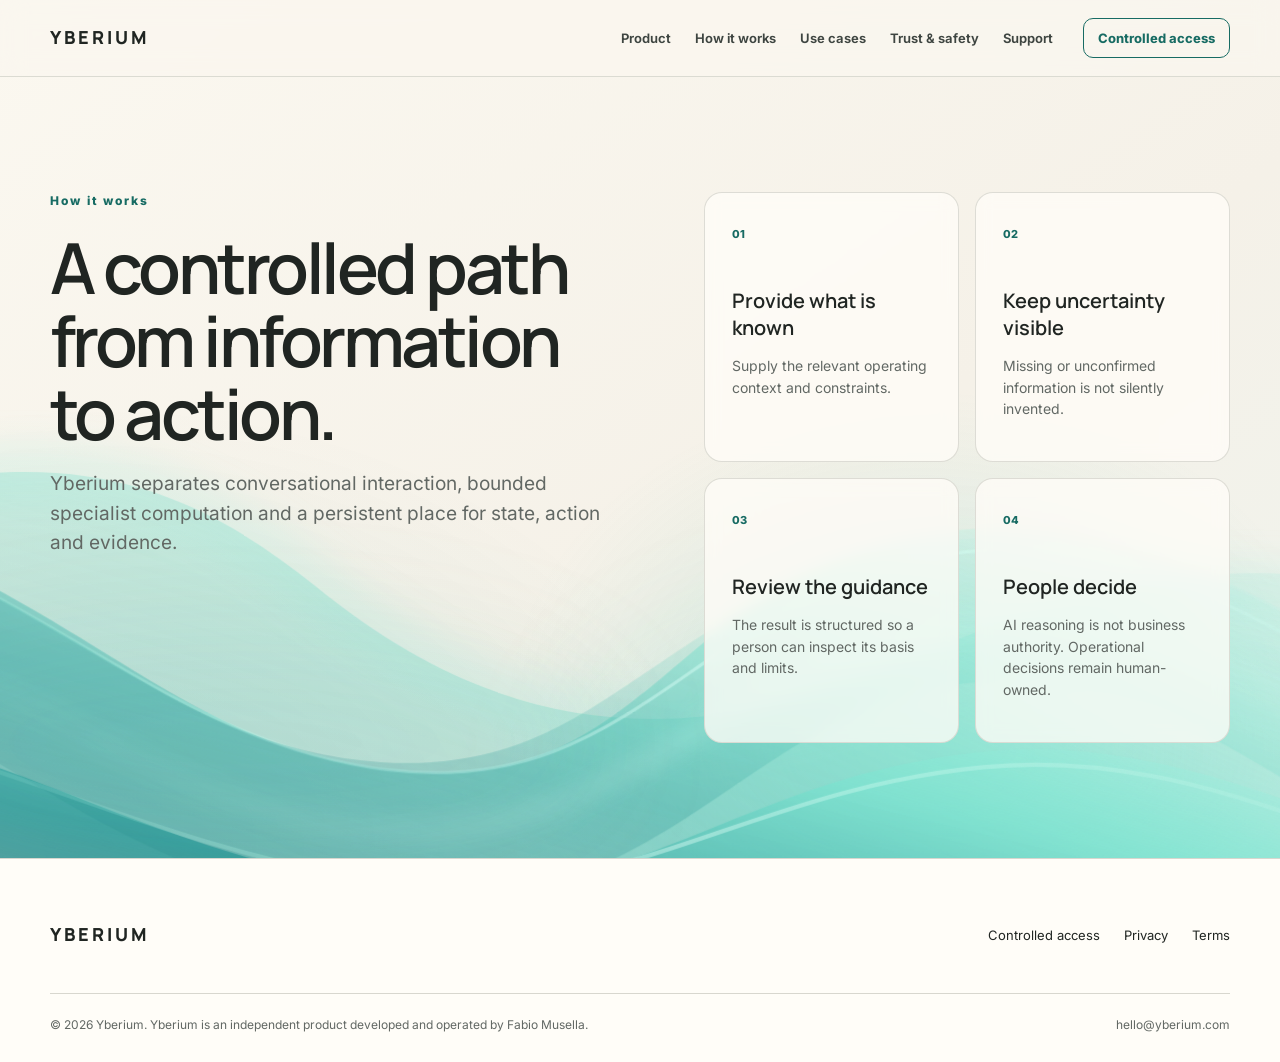
==== how-it-works/index.html @ c5f9afa3 "design: replace ellipse bands with rich wave paths" ====
<!DOCTYPE html>
<html lang="en-GB"><head>
<meta charset="utf-8"><meta name="viewport" content="width=device-width, initial-scale=1">
<title>How it works — Yberium</title><meta name="description" content="How Yberium turns supported inputs into bounded, reviewable operational guidance."><meta name="theme-color" content="#F5F1E8"><meta name="robots" content="index,follow">
<link rel="canonical" href="https://yberium.com/how-it-works/"><link rel="stylesheet" href="../assets/yberium-fonts.css?v=1.0"><link rel="stylesheet" href="../assets/yberium-public.css?v=5.0"><script type="module" src="/assets/public-waves.js?v=3.0"></script>
</head><body class="public-page page-how-it-works">
<a class="skip-link" href="#main">Skip to content</a><div class="wave-field wave-field--subpage" aria-hidden="true"></div>
<header class="site-header"><div class="shell nav-wrap"><a class="wordmark" href="/" aria-label="Yberium home">YBERIUM</a><nav class="site-nav" aria-label="Primary navigation"><a href="/product/">Product</a><a href="/how-it-works/">How it works</a><a href="/use-cases/">Use cases</a><a href="/trust-and-safety/">Trust &amp; safety</a><a href="/support/">Support</a></nav><a class="nav-action" href="/early-access.html#pilot-form">Controlled access</a><details class="mobile-nav"><summary>Menu</summary><nav aria-label="Mobile navigation"><a href="/product/">Product</a><a href="/how-it-works/">How it works</a><a href="/use-cases/">Use cases</a><a href="/trust-and-safety/">Trust &amp; safety</a><a href="/support/">Support</a><a class="mobile-nav-action" href="/early-access.html#pilot-form">Controlled access</a></nav></details></div></header>
<main id="main" class="content-main"><div class="shell content-shell"><section class="content-hero"><p class="eyebrow">How it works</p><h1>A controlled path from information to action.</h1><p>Yberium separates conversational interaction, bounded specialist computation and a persistent place for state, action and evidence.</p></section><div class="content-grid"><article><span>01</span><h2>Provide what is known</h2><p>Supply the relevant operating context and constraints.</p></article><article><span>02</span><h2>Keep uncertainty visible</h2><p>Missing or unconfirmed information is not silently invented.</p></article><article><span>03</span><h2>Review the guidance</h2><p>The result is structured so a person can inspect its basis and limits.</p></article><article><span>04</span><h2>People decide</h2><p>AI reasoning is not business authority. Operational decisions remain human-owned.</p></article></div></div></main>
<footer class="site-footer"><div class="shell footer-simple"><a class="wordmark" href="/">YBERIUM</a><nav aria-label="Legal navigation"><a href="/early-access.html">Controlled access</a><a href="/privacy/">Privacy</a><a href="/terms/">Terms</a></nav></div><div class="shell footer-bottom"><span>© 2026 Yberium. Yberium is an independent product developed and operated by Fabio Musella.</span><a href="mailto:hello@yberium.com">hello@yberium.com</a></div></footer>
</body></html>
---- assets/yberium-fonts.css ----
@font-face {
  font-family: "Inter";
  font-style: normal;
  font-weight: 100 900;
  font-display: swap;
  src: url("fonts/inter-latin.woff2") format("woff2");
}

@font-face {
  font-family: "Manrope";
  font-style: normal;
  font-weight: 200 800;
  font-display: swap;
  src: url("fonts/manrope-latin.woff2") format("woff2");
}
---- assets/yberium-public.css ----
:root{--cream:#f5f1e8;--paper:#fffdf8;--charcoal:#202522;--muted:#626864;--teal:#176b63;--teal-dark:#0e4e49;--line:#d8d7cf;--soft:#e8eee9;--radius:22px;--shell:1180px}
*{box-sizing:border-box}html{scroll-behavior:smooth}body{margin:0;color:var(--charcoal);background:var(--cream);font-family:Inter,"Segoe UI",sans-serif;line-height:1.55}a{color:inherit;text-decoration:none}.shell{width:min(calc(100% - 48px),var(--shell));margin-inline:auto}.skip-link{position:fixed;z-index:50;top:8px;left:8px;padding:10px 14px;color:white;background:var(--charcoal);transform:translateY(-160%)}.skip-link:focus{transform:none}:focus-visible{outline:3px solid var(--teal);outline-offset:3px}.site-header{position:sticky;z-index:20;top:0;border-bottom:1px solid rgba(216,215,207,.9);background:rgba(245,241,232,.95);backdrop-filter:blur(12px)}.nav-wrap{min-height:76px;display:flex;align-items:center;gap:30px}.wordmark{font-family:Manrope,Inter,sans-serif;font-size:18px;font-weight:800;letter-spacing:.17em}.site-nav{margin-left:auto;display:flex;gap:24px;color:#3e4541;font-size:13px;font-weight:650}.site-nav a:hover,.card-grid a:hover{color:var(--teal)}.menu-link{display:none;margin-left:auto}.hero{display:grid;grid-template-columns:.9fr 1.1fr;gap:clamp(48px,7vw,96px);align-items:center;padding-block:clamp(72px,9vw,126px)}.eyebrow,.section-kicker,.panel-label{margin:0 0 20px;color:var(--teal);font-size:12px;font-weight:800;letter-spacing:.16em}.hero h1,.section h2,.final-cta h2{margin:0;font-family:Manrope,Inter,sans-serif;letter-spacing:-.045em;line-height:1.04}.hero h1{max-width:600px;font-size:clamp(52px,6.2vw,84px);font-weight:600}.hero-lead{max-width:600px;margin:28px 0;color:#4d5550;font-size:clamp(18px,2vw,22px)}.button{min-height:52px;display:inline-flex;align-items:center;justify-content:center;gap:18px;padding:13px 20px;border:1px solid var(--teal);border-radius:12px;font-weight:750}.button.primary{color:#fff;background:var(--teal)}.button.primary:hover{background:var(--teal-dark)}.button.secondary{width:100%;margin-top:18px;color:var(--teal);background:transparent}.boundary,.panel-boundary{color:var(--muted);font-size:12px}.boundary{margin:13px 0 0}.hub-panel{padding:30px;border:1px solid var(--line);border-radius:var(--radius);background:var(--paper);box-shadow:0 18px 50px rgba(32,37,34,.06)}.panel-head{display:flex;align-items:start;justify-content:space-between;gap:20px}.panel-head h2{margin:0;font:600 28px Manrope,Inter,sans-serif;letter-spacing:-.035em}.panel-label{margin-bottom:5px}.status{padding:6px 10px;border:1px solid #b8cec7;border-radius:999px;color:var(--teal);background:#edf5f1;font-size:11px;font-weight:750}.panel-boundary{margin:12px 0 22px;padding-bottom:20px;border-bottom:1px solid var(--line)}.stages{margin:0;padding:0;list-style:none}.stages li{display:grid;grid-template-columns:30px 1fr auto;gap:14px;align-items:start;padding:17px 0;border-bottom:1px solid var(--line)}.stages li>span{color:var(--teal);font-size:11px;font-weight:800}.stages h3{margin:0 0 3px;font-size:15px}.stages p{margin:0;color:var(--muted);font-size:12px}.stages strong{color:var(--teal);font-size:11px}.architecture{padding:62px 0;border-block:1px solid var(--line);background:var(--paper);text-align:center}.architecture-flow{display:grid;grid-template-columns:1fr auto 1fr auto 1fr;gap:25px;align-items:center}.architecture-flow article{padding:20px;border:1px solid var(--line);border-radius:16px;background:var(--cream)}.architecture-flow h3{margin:0 0 4px;font:600 21px Manrope,Inter,sans-serif}.architecture-flow p{margin:0;color:var(--muted);font-size:13px}.architecture-flow>span{color:var(--teal);font-size:24px}.invariant{margin:26px 0 0;font:600 clamp(22px,3vw,34px) Manrope,Inter,sans-serif;letter-spacing:-.035em}.section{padding-block:clamp(80px,9vw,118px)}.section-intro{max-width:650px;margin-bottom:42px}.section h2,.final-cta h2{font-size:clamp(36px,4.5vw,56px);font-weight:600}.section-intro>p:last-child,.final-cta p{color:var(--muted);font-size:18px}.card-grid{display:grid;gap:18px}.card-grid.three{grid-template-columns:repeat(3,1fr)}.card-grid.four{grid-template-columns:repeat(4,1fr)}.card-grid article{min-height:230px;padding:28px;border:1px solid var(--line);border-radius:18px;background:var(--paper)}.card-grid h3{margin:42px 0 10px;font:600 21px Manrope,Inter,sans-serif}.card-grid p{color:var(--muted)}.card-grid a{display:inline-block;margin-top:12px;color:var(--teal);font-weight:750}.card-number{margin:0!important;color:var(--teal)!important;font-size:12px;font-weight:800}.trust-section{border-block:1px solid var(--line);background:#ebe9e1}.trust-section .card-grid article{min-height:190px;background:transparent}.trust-section .card-grid h3{margin-top:5px}.final-cta{display:flex;align-items:center;justify-content:space-between;gap:50px}.final-cta>div{max-width:700px}.site-footer{padding:62px 0 28px;border-top:1px solid var(--line);background:var(--paper)}.footer-grid{display:flex;justify-content:space-between;gap:40px}.footer-grid p{max-width:430px;color:var(--muted)}.footer-grid nav{display:grid;grid-template-columns:repeat(2,auto);gap:10px 32px;font-size:14px}.footer-bottom{display:flex;justify-content:space-between;gap:30px;margin-top:44px;padding-top:22px;border-top:1px solid var(--line);color:var(--muted);font-size:12px}.visually-hidden{position:absolute;width:1px;height:1px;overflow:hidden;clip:rect(0 0 0 0)}
.sample-main{padding-block:72px}.sample-intro{max-width:760px}.sample-intro h1{margin:0;font:600 clamp(44px,6vw,70px)/1.05 Manrope,Inter,sans-serif;letter-spacing:-.05em}.sample-intro>p:not(.eyebrow){color:var(--muted);font-size:19px}.sample-note{margin:30px 0;padding:18px 20px;border:1px solid #b8cec7;border-radius:14px;background:#edf5f1}.brief-paper{margin-top:52px;padding:clamp(24px,5vw,58px);border:1px solid var(--line);border-radius:var(--radius);background:var(--paper)}.brief-head{display:flex;justify-content:space-between;gap:20px;padding-bottom:24px;border-bottom:1px solid var(--line)}.brief-head h2{margin:12px 0 3px;font:600 32px Manrope,Inter,sans-serif}.brief-meta{margin:0;color:var(--muted);font-size:13px}.brief-grid{display:grid;grid-template-columns:1fr 1fr;gap:18px;margin-top:24px}.brief-box{padding:24px;border:1px solid var(--line);border-radius:15px}.brief-box h3{margin:0 0 16px}.brief-list{margin:0;padding-left:20px}.brief-list li+li{margin-top:8px}.brief-rows{display:grid;gap:10px}.brief-row{display:grid;grid-template-columns:1.2fr 1fr 1fr;gap:10px;font-size:13px}.brief-row span{color:var(--muted)}.brief-alert{margin-bottom:9px;padding:10px;border-left:3px solid var(--teal);background:var(--soft);font-size:13px}
@media(max-width:900px){.site-nav{display:none}.menu-link{display:block}.hero{grid-template-columns:1fr;padding-block:70px}.card-grid.four{grid-template-columns:1fr 1fr}.card-grid.three{grid-template-columns:1fr}.final-cta{align-items:flex-start;flex-direction:column}.brief-grid{grid-template-columns:1fr}}@media(max-width:600px){.shell{width:min(calc(100% - 30px),var(--shell))}.hero h1{font-size:48px}.hero .button{width:100%}.hub-panel{padding:20px}.stages li{grid-template-columns:26px 1fr}.stages strong{grid-column:2}.architecture-flow{grid-template-columns:1fr}.architecture-flow>span{transform:rotate(90deg)}.card-grid.four{grid-template-columns:1fr}.footer-grid,.footer-bottom{flex-direction:column}.footer-grid nav{grid-template-columns:1fr}.brief-paper{padding:20px}.brief-head{flex-direction:column}.brief-row{grid-template-columns:1fr}.sample-main{padding-block:50px}}@media print{.site-header,.site-footer,.print-hidden{display:none}.sample-main{padding:0}.brief-paper{margin:0;border:0}}

/* Neutral compatibility shell for current supporting public pages. */
.header-inner,
.page-shell {
  width: min(calc(100% - 48px), var(--shell));
  margin-inline: auto;
}

.header-inner {
  min-height: 76px;
  display: flex;
  align-items: center;
  gap: 30px;
}

.header-inner .site-nav {
  margin-left: auto;
}

.header-actions,
.inline-actions {
  display: flex;
  flex-wrap: wrap;
  gap: 12px;
}

.button.quiet {
  border-color: transparent;
  background: transparent;
}

.subpage-main {
  padding-block: clamp(58px, 8vw, 100px);
}

.subpage-hero > h1,
.legacy-notice > h1 {
  max-width: 820px;
  margin: 0;
  font: 600 clamp(42px, 6vw, 68px)/1.05 Manrope, Inter, sans-serif;
  letter-spacing: -.05em;
}

.subpage-hero > p,
.legacy-notice > p {
  max-width: 780px;
  color: var(--muted);
  font-size: 18px;
}

.actions-top { margin-top: 26px; }
.actions-top-small { margin-top: 18px; }
.actions-centred { justify-content: center; }

.access-grid,
.feedback-grid {
  display: grid;
  grid-template-columns: repeat(2, minmax(0, 1fr));
  gap: 18px;
  margin-top: 42px;
}

.price-card,
.question-card,
.legal-note,
.legacy-notice {
  padding: 28px;
  border: 1px solid var(--line);
  border-radius: 18px;
  background: var(--paper);
}

.price-card h3,
.question-card h2 {
  margin-top: 8px;
  font-family: Manrope, Inter, sans-serif;
}

.price-card p,
.question-card p,
.footer-copy { color: var(--muted); }
.price-label { color: var(--teal); font-size: 12px; font-weight: 800; letter-spacing: .12em; text-transform: uppercase; }
.price { margin: 12px 0; font: 600 28px Manrope, Inter, sans-serif; }
.price-list,
.question-list { padding-left: 20px; }
.price-list li + li,
.question-list li + li { margin-top: 8px; }
.legal-note { display: flex; gap: 14px; margin-top: 24px; }
.legacy-notice { max-width: 800px; margin: 90px auto; text-align: center; }
.legacy-notice .wordmark { margin-bottom: 30px; }

@media (max-width: 900px) {
  .header-inner .site-nav,
  .header-actions { display: none; }
  .access-grid,
  .feedback-grid { grid-template-columns: 1fr; }
}

@media (max-width: 600px) {
  .header-inner,
  .page-shell { width: min(calc(100% - 30px), var(--shell)); }
  .inline-actions .button { width: 100%; }
  .price-card,
  .question-card,
  .legal-note,
  .legacy-notice { padding: 20px; }
}

/* Reusable rich wave-path atmosphere shared by every primary public page. */
html{overflow-x:hidden}body{position:relative;min-width:0;overflow-x:hidden;background:linear-gradient(145deg,#fbf8f0 0%,var(--cream) 54%,#edf4ef 100%)}body>main,body>footer{position:relative;z-index:1}.site-header{background:rgba(250,247,239,.78)}
.wave-field{--wave-back-x:0px;--wave-back-y:0px;--wave-middle-x:0px;--wave-middle-y:0px;--wave-front-x:0px;--wave-front-y:0px;position:fixed;z-index:0;inset:0;overflow:hidden;pointer-events:none;isolation:isolate;background:radial-gradient(ellipse at 72% 79%,rgba(69,205,187,.17),transparent 32%),radial-gradient(ellipse at 8% 94%,rgba(13,119,116,.1),transparent 37%)}
.wave-field::before,.wave-field::after{content:"";position:absolute;pointer-events:none}.wave-field::before{right:-12vw;bottom:-9vh;width:74vw;height:51vh;border-radius:50%;background:radial-gradient(ellipse,rgba(153,241,222,.25),rgba(47,177,162,.08) 43%,transparent 70%);filter:blur(36px);animation:atmosphere-breathe 17s ease-in-out infinite}.wave-field::after{left:-10vw;bottom:5vh;width:58vw;height:25vh;border-radius:50%;background:rgba(83,202,185,.08);filter:blur(62px);animation:haze-drift 21s ease-in-out infinite}
.wave-scene{position:absolute;inset:0;width:100%;height:100%;overflow:visible;transform-origin:center 70%;transition:transform 500ms ease}.wave-path{transform-box:fill-box;transform-origin:center;will-change:transform}.wave-path--back{translate:var(--wave-back-x) var(--wave-back-y);animation:path-back 17s ease-in-out infinite}.wave-path--middle{translate:var(--wave-middle-x) var(--wave-middle-y);animation:path-middle 14s ease-in-out infinite}.wave-path--ribbon{translate:var(--wave-middle-x) var(--wave-middle-y);animation:path-ribbon 11.5s ease-in-out infinite}.wave-path--front{translate:var(--wave-front-x) var(--wave-front-y);animation:path-front 10s ease-in-out infinite}
.wave-field--subpage .wave-scene{transform:translateY(6%) scale(1.04)}.page-how-it-works .wave-scene,.page-trust-and-safety .wave-scene,.page-controlled-access .wave-scene{transform:translateY(6%) scaleX(-1.04) scaleY(1.04)}.page-product .wave-scene{filter:hue-rotate(-3deg)}.page-use-cases .wave-scene{filter:hue-rotate(4deg)}.page-trust-and-safety .wave-scene{filter:saturate(.9)}.page-support .wave-scene{filter:hue-rotate(-6deg)}
@keyframes atmosphere-breathe{0%,100%{transform:translate3d(2vw,1vh,0) scale(.98);opacity:.7}50%{transform:translate3d(-3vw,-2vh,0) scale(1.08);opacity:1}}
@keyframes haze-drift{0%,100%{transform:translate3d(-2vw,0,0)}50%{transform:translate3d(8vw,-2vh,0)}}
@keyframes path-back{0%,100%{transform:translate3d(-2.4%,1.2%,0) scale(1.03,.98)}50%{transform:translate3d(2.8%,-1.5%,0) scale(.99,1.04)}}
@keyframes path-middle{0%,100%{transform:translate3d(2.1%,.8%,0) scale(.99,1.01)}50%{transform:translate3d(-2.7%,-1.8%,0) scale(1.04,.97)}}
@keyframes path-ribbon{0%,100%{transform:translate3d(-1.7%,.8%,0) scale(1.02,.98)}50%{transform:translate3d(2.1%,-1.5%,0) scale(.99,1.04)}}
@keyframes path-front{0%,100%{transform:translate3d(-1.8%,.5%,0) scale(1.03,.99)}50%{transform:translate3d(2.2%,-1.4%,0) scale(.99,1.035)}}
.home-page{min-height:100svh}.home-page .site-header{position:relative;border:0}.home-main{min-height:calc(100svh - 76px);display:grid;place-items:center;padding:40px 24px 11vh}.home-hero{width:min(900px,100%);text-align:center}.hero-brand{margin:0 0 clamp(28px,5vh,52px);font:700 clamp(50px,9.2vw,118px)/.9 Manrope,Inter,sans-serif;letter-spacing:.13em}.home-hero h1{margin:0;font:600 clamp(40px,5.8vw,74px)/1.04 Manrope,Inter,sans-serif;letter-spacing:-.05em}.home-hero .hero-lead{max-width:680px;margin:24px auto 34px;font-size:clamp(16px,1.7vw,20px)}.hero-actions{display:flex;flex-wrap:wrap;justify-content:center;gap:12px}.text-button{border-color:transparent;color:var(--teal);background:rgba(245,241,232,.45)}
.content-main{min-height:70vh;padding-block:clamp(70px,9vw,126px)}.content-shell{display:grid;grid-template-columns:minmax(0,1.05fr) minmax(0,1fr);gap:clamp(50px,8vw,110px);align-items:start}.content-hero{position:sticky;top:130px}.content-hero h1{max-width:680px;margin:0;font:600 clamp(44px,5.5vw,72px)/1.04 Manrope,Inter,sans-serif;letter-spacing:-.05em}.content-hero>p:last-child{max-width:650px;color:var(--muted);font-size:19px}.content-grid{display:grid;grid-template-columns:1fr 1fr;gap:16px}.content-grid article{min-height:220px;padding:27px;border:1px solid rgba(216,215,207,.85);border-radius:18px;background:rgba(255,253,248,.78);backdrop-filter:blur(8px)}.content-grid span{color:var(--teal);font-size:11px;font-weight:800}.content-grid h2{margin:42px 0 10px;font:600 20px Manrope,Inter,sans-serif}.content-grid p{color:var(--muted);font-size:14px}.content-grid a{color:var(--teal);font-size:14px;font-weight:750}.footer-simple{display:flex;align-items:center;justify-content:space-between;gap:30px}.footer-simple nav{display:flex;flex-wrap:wrap;gap:24px;font-size:13px}
@media(max-width:900px){.home-main{padding-bottom:8vh}.content-shell{grid-template-columns:1fr}.content-hero{position:static}.content-grid{grid-template-columns:1fr 1fr}}
@media(max-width:600px){.wave-field::before{filter:blur(24px)}.wave-field::after{filter:blur(42px)}.wave-path--back{animation-duration:19s}.wave-path--middle{animation-duration:16s}.wave-path--ribbon{animation-duration:14s}.wave-path--front{animation-duration:12.5s}.nav-wrap{min-height:66px}.home-main{min-height:calc(100svh - 66px);padding:28px 20px 8vh}.hero-brand{font-size:clamp(43px,15vw,62px);letter-spacing:.1em}.home-hero h1{font-size:clamp(38px,11.7vw,52px)}.home-hero .hero-lead{margin-block:20px 26px;font-size:16px}.hero-actions{display:grid}.hero-actions .button{width:100%}.content-main{padding-block:58px}.content-grid{grid-template-columns:1fr}.content-grid article{min-height:190px}.footer-simple,.footer-bottom{align-items:flex-start;flex-direction:column}.footer-simple nav{flex-direction:column;gap:10px}}
@media(prefers-reduced-motion:reduce){html{scroll-behavior:auto}.wave-field::before,.wave-field::after,.wave-path{animation:none!important;transition:none!important;translate:0 0!important;will-change:auto}.wave-path--back{transform:translate3d(-1%,1%,0)}.wave-path--middle{transform:translate3d(1%,-1%,0)}.wave-path--ribbon{transform:none}.wave-path--front{transform:translate3d(-1%,0,0)}}

/* Complete public navigation */
.nav-action{flex:0 0 auto;padding:9px 14px;border:1px solid var(--teal);border-radius:10px;color:var(--teal);font-size:13px;font-weight:750}.nav-action:hover{color:#fff;background:var(--teal)}
.mobile-nav{display:none;position:relative;margin-left:auto}.mobile-nav summary{padding:9px 0;color:var(--teal);cursor:pointer;font-size:14px;font-weight:750;list-style:none}.mobile-nav summary::-webkit-details-marker{display:none}.mobile-nav summary::after{content:" +"}.mobile-nav[open] summary::after{content:" −"}.mobile-nav nav{position:absolute;z-index:30;top:calc(100% + 9px);right:0;width:min(310px,calc(100vw - 30px));display:grid;padding:12px;border:1px solid var(--line);border-radius:14px;background:var(--paper);box-shadow:0 18px 50px rgba(32,37,34,.14)}.mobile-nav nav a{padding:11px 12px;border-radius:8px;font-size:14px;font-weight:650}.mobile-nav nav a:hover,.mobile-nav nav a:focus-visible{color:var(--teal);background:var(--soft)}.mobile-nav .mobile-nav-action{margin-top:6px;color:#fff;background:var(--teal)}
.page-controlled-access .subpage-main{position:relative}.page-controlled-access .access-grid{grid-template-columns:repeat(3,minmax(0,1fr))}.page-controlled-access .pilot-form-panel{background:rgba(255,253,248,.88);backdrop-filter:blur(8px)}
@media(max-width:900px){.nav-wrap>.site-nav,.nav-wrap>.nav-action{display:none}.mobile-nav{display:block}.page-controlled-access .access-grid{grid-template-columns:1fr}}
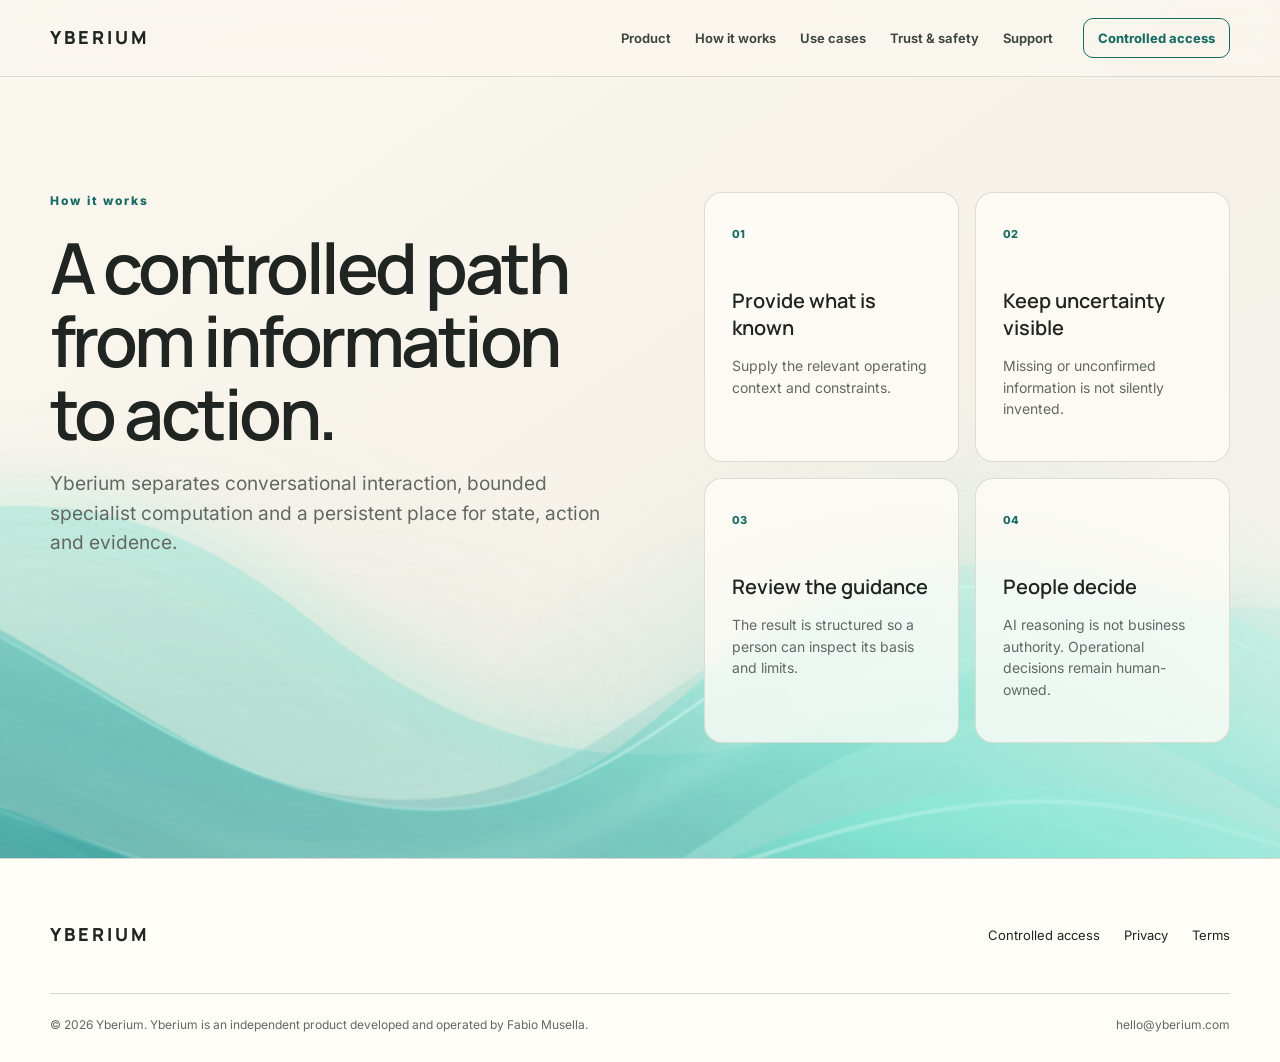
==== commit 9cfe7813: "design: tune final public wave composition" ====
--- a/how-it-works/index.html
+++ b/how-it-works/index.html
@@ -2,7 +2,7 @@
 <html lang="en-GB"><head>
 <meta charset="utf-8"><meta name="viewport" content="width=device-width, initial-scale=1">
 <title>How it works — Yberium</title><meta name="description" content="How Yberium turns supported inputs into bounded, reviewable operational guidance."><meta name="theme-color" content="#F5F1E8"><meta name="robots" content="index,follow">
-<link rel="canonical" href="https://yberium.com/how-it-works/"><link rel="stylesheet" href="../assets/yberium-fonts.css?v=1.0"><link rel="stylesheet" href="../assets/yberium-public.css?v=5.0"><script type="module" src="/assets/public-waves.js?v=3.0"></script>
+<link rel="canonical" href="https://yberium.com/how-it-works/"><link rel="stylesheet" href="../assets/yberium-fonts.css?v=1.0"><link rel="stylesheet" href="../assets/yberium-public.css?v=5.1"><script type="module" src="/assets/public-waves.js?v=3.0"></script>
 </head><body class="public-page page-how-it-works">
 <a class="skip-link" href="#main">Skip to content</a><div class="wave-field wave-field--subpage" aria-hidden="true"></div>
 <header class="site-header"><div class="shell nav-wrap"><a class="wordmark" href="/" aria-label="Yberium home">YBERIUM</a><nav class="site-nav" aria-label="Primary navigation"><a href="/product/">Product</a><a href="/how-it-works/">How it works</a><a href="/use-cases/">Use cases</a><a href="/trust-and-safety/">Trust &amp; safety</a><a href="/support/">Support</a></nav><a class="nav-action" href="/early-access.html#pilot-form">Controlled access</a><details class="mobile-nav"><summary>Menu</summary><nav aria-label="Mobile navigation"><a href="/product/">Product</a><a href="/how-it-works/">How it works</a><a href="/use-cases/">Use cases</a><a href="/trust-and-safety/">Trust &amp; safety</a><a href="/support/">Support</a><a class="mobile-nav-action" href="/early-access.html#pilot-form">Controlled access</a></nav></details></div></header>
--- a/assets/yberium-public.css
+++ b/assets/yberium-public.css
@@ -112,10 +112,10 @@
 
 /* Reusable rich wave-path atmosphere shared by every primary public page. */
 html{overflow-x:hidden}body{position:relative;min-width:0;overflow-x:hidden;background:linear-gradient(145deg,#fbf8f0 0%,var(--cream) 54%,#edf4ef 100%)}body>main,body>footer{position:relative;z-index:1}.site-header{background:rgba(250,247,239,.78)}
-.wave-field{--wave-back-x:0px;--wave-back-y:0px;--wave-middle-x:0px;--wave-middle-y:0px;--wave-front-x:0px;--wave-front-y:0px;position:fixed;z-index:0;inset:0;overflow:hidden;pointer-events:none;isolation:isolate;background:radial-gradient(ellipse at 72% 79%,rgba(69,205,187,.17),transparent 32%),radial-gradient(ellipse at 8% 94%,rgba(13,119,116,.1),transparent 37%)}
-.wave-field::before,.wave-field::after{content:"";position:absolute;pointer-events:none}.wave-field::before{right:-12vw;bottom:-9vh;width:74vw;height:51vh;border-radius:50%;background:radial-gradient(ellipse,rgba(153,241,222,.25),rgba(47,177,162,.08) 43%,transparent 70%);filter:blur(36px);animation:atmosphere-breathe 17s ease-in-out infinite}.wave-field::after{left:-10vw;bottom:5vh;width:58vw;height:25vh;border-radius:50%;background:rgba(83,202,185,.08);filter:blur(62px);animation:haze-drift 21s ease-in-out infinite}
-.wave-scene{position:absolute;inset:0;width:100%;height:100%;overflow:visible;transform-origin:center 70%;transition:transform 500ms ease}.wave-path{transform-box:fill-box;transform-origin:center;will-change:transform}.wave-path--back{translate:var(--wave-back-x) var(--wave-back-y);animation:path-back 17s ease-in-out infinite}.wave-path--middle{translate:var(--wave-middle-x) var(--wave-middle-y);animation:path-middle 14s ease-in-out infinite}.wave-path--ribbon{translate:var(--wave-middle-x) var(--wave-middle-y);animation:path-ribbon 11.5s ease-in-out infinite}.wave-path--front{translate:var(--wave-front-x) var(--wave-front-y);animation:path-front 10s ease-in-out infinite}
-.wave-field--subpage .wave-scene{transform:translateY(6%) scale(1.04)}.page-how-it-works .wave-scene,.page-trust-and-safety .wave-scene,.page-controlled-access .wave-scene{transform:translateY(6%) scaleX(-1.04) scaleY(1.04)}.page-product .wave-scene{filter:hue-rotate(-3deg)}.page-use-cases .wave-scene{filter:hue-rotate(4deg)}.page-trust-and-safety .wave-scene{filter:saturate(.9)}.page-support .wave-scene{filter:hue-rotate(-6deg)}
+.wave-field{--wave-back-x:0px;--wave-back-y:0px;--wave-middle-x:0px;--wave-middle-y:0px;--wave-front-x:0px;--wave-front-y:0px;position:fixed;z-index:0;inset:0;overflow:hidden;pointer-events:none;isolation:isolate;background:radial-gradient(ellipse at 72% 82%,rgba(69,205,187,.14),transparent 34%),radial-gradient(ellipse at 8% 96%,rgba(13,119,116,.08),transparent 39%)}
+.wave-field::before,.wave-field::after{content:"";position:absolute;pointer-events:none}.wave-field::before{right:-12vw;bottom:-9vh;width:74vw;height:51vh;border-radius:50%;background:radial-gradient(ellipse,rgba(178,247,230,.22),rgba(47,177,162,.065) 43%,transparent 70%);filter:blur(36px);animation:atmosphere-breathe 17s ease-in-out infinite}.wave-field::after{left:-10vw;bottom:5vh;width:58vw;height:25vh;border-radius:50%;background:rgba(83,202,185,.065);filter:blur(62px);animation:haze-drift 21s ease-in-out infinite}
+.wave-scene{position:absolute;inset:0;width:100%;height:100%;overflow:visible;opacity:.9;filter:saturate(1.04) drop-shadow(0 -12px 28px rgba(49,169,157,.07));transform:translateY(5%) scale(1.03);transform-origin:center 70%;transition:transform 500ms ease}.wave-path{transform-box:fill-box;transform-origin:center;will-change:transform}.wave-path--back{translate:var(--wave-back-x) var(--wave-back-y);animation:path-back 17s ease-in-out infinite}.wave-path--middle{translate:var(--wave-middle-x) var(--wave-middle-y);animation:path-middle 14s ease-in-out infinite}.wave-path--ribbon{translate:var(--wave-middle-x) var(--wave-middle-y);animation:path-ribbon 11.5s ease-in-out infinite}.wave-path--front{translate:var(--wave-front-x) var(--wave-front-y);animation:path-front 10s ease-in-out infinite}
+.wave-field--subpage .wave-scene{transform:translateY(10%) scale(1.05)}.page-how-it-works .wave-scene,.page-trust-and-safety .wave-scene,.page-controlled-access .wave-scene{transform:translateY(10%) scaleX(-1.05) scaleY(1.05)}.page-product .wave-scene{filter:saturate(1.04) hue-rotate(-3deg) drop-shadow(0 -12px 28px rgba(49,169,157,.07))}.page-use-cases .wave-scene{filter:saturate(1.04) hue-rotate(4deg) drop-shadow(0 -12px 28px rgba(49,169,157,.07))}.page-trust-and-safety .wave-scene{filter:saturate(.94) drop-shadow(0 -12px 28px rgba(49,169,157,.07))}.page-support .wave-scene{filter:saturate(1.04) hue-rotate(-6deg) drop-shadow(0 -12px 28px rgba(49,169,157,.07))}
 @keyframes atmosphere-breathe{0%,100%{transform:translate3d(2vw,1vh,0) scale(.98);opacity:.7}50%{transform:translate3d(-3vw,-2vh,0) scale(1.08);opacity:1}}
 @keyframes haze-drift{0%,100%{transform:translate3d(-2vw,0,0)}50%{transform:translate3d(8vw,-2vh,0)}}
 @keyframes path-back{0%,100%{transform:translate3d(-2.4%,1.2%,0) scale(1.03,.98)}50%{transform:translate3d(2.8%,-1.5%,0) scale(.99,1.04)}}
@@ -125,7 +125,7 @@
 .home-page{min-height:100svh}.home-page .site-header{position:relative;border:0}.home-main{min-height:calc(100svh - 76px);display:grid;place-items:center;padding:40px 24px 11vh}.home-hero{width:min(900px,100%);text-align:center}.hero-brand{margin:0 0 clamp(28px,5vh,52px);font:700 clamp(50px,9.2vw,118px)/.9 Manrope,Inter,sans-serif;letter-spacing:.13em}.home-hero h1{margin:0;font:600 clamp(40px,5.8vw,74px)/1.04 Manrope,Inter,sans-serif;letter-spacing:-.05em}.home-hero .hero-lead{max-width:680px;margin:24px auto 34px;font-size:clamp(16px,1.7vw,20px)}.hero-actions{display:flex;flex-wrap:wrap;justify-content:center;gap:12px}.text-button{border-color:transparent;color:var(--teal);background:rgba(245,241,232,.45)}
 .content-main{min-height:70vh;padding-block:clamp(70px,9vw,126px)}.content-shell{display:grid;grid-template-columns:minmax(0,1.05fr) minmax(0,1fr);gap:clamp(50px,8vw,110px);align-items:start}.content-hero{position:sticky;top:130px}.content-hero h1{max-width:680px;margin:0;font:600 clamp(44px,5.5vw,72px)/1.04 Manrope,Inter,sans-serif;letter-spacing:-.05em}.content-hero>p:last-child{max-width:650px;color:var(--muted);font-size:19px}.content-grid{display:grid;grid-template-columns:1fr 1fr;gap:16px}.content-grid article{min-height:220px;padding:27px;border:1px solid rgba(216,215,207,.85);border-radius:18px;background:rgba(255,253,248,.78);backdrop-filter:blur(8px)}.content-grid span{color:var(--teal);font-size:11px;font-weight:800}.content-grid h2{margin:42px 0 10px;font:600 20px Manrope,Inter,sans-serif}.content-grid p{color:var(--muted);font-size:14px}.content-grid a{color:var(--teal);font-size:14px;font-weight:750}.footer-simple{display:flex;align-items:center;justify-content:space-between;gap:30px}.footer-simple nav{display:flex;flex-wrap:wrap;gap:24px;font-size:13px}
 @media(max-width:900px){.home-main{padding-bottom:8vh}.content-shell{grid-template-columns:1fr}.content-hero{position:static}.content-grid{grid-template-columns:1fr 1fr}}
-@media(max-width:600px){.wave-field::before{filter:blur(24px)}.wave-field::after{filter:blur(42px)}.wave-path--back{animation-duration:19s}.wave-path--middle{animation-duration:16s}.wave-path--ribbon{animation-duration:14s}.wave-path--front{animation-duration:12.5s}.nav-wrap{min-height:66px}.home-main{min-height:calc(100svh - 66px);padding:28px 20px 8vh}.hero-brand{font-size:clamp(43px,15vw,62px);letter-spacing:.1em}.home-hero h1{font-size:clamp(38px,11.7vw,52px)}.home-hero .hero-lead{margin-block:20px 26px;font-size:16px}.hero-actions{display:grid}.hero-actions .button{width:100%}.content-main{padding-block:58px}.content-grid{grid-template-columns:1fr}.content-grid article{min-height:190px}.footer-simple,.footer-bottom{align-items:flex-start;flex-direction:column}.footer-simple nav{flex-direction:column;gap:10px}}
+@media(max-width:600px){.wave-scene{opacity:.82;transform:translateY(9%) scale(1.08)}.wave-field--subpage .wave-scene{transform:translateY(13%) scale(1.08)}.page-how-it-works .wave-scene,.page-trust-and-safety .wave-scene,.page-controlled-access .wave-scene{transform:translateY(13%) scaleX(-1.08) scaleY(1.08)}.wave-field::before{filter:blur(24px)}.wave-field::after{filter:blur(42px)}.wave-path--back{animation-duration:19s}.wave-path--middle{animation-duration:16s}.wave-path--ribbon{animation-duration:14s}.wave-path--front{animation-duration:12.5s}.nav-wrap{min-height:66px}.home-main{min-height:calc(100svh - 66px);padding:28px 20px 8vh}.hero-brand{font-size:clamp(43px,15vw,62px);letter-spacing:.1em}.home-hero h1{font-size:clamp(38px,11.7vw,52px)}.home-hero .hero-lead{margin-block:20px 26px;font-size:16px}.hero-actions{display:grid}.hero-actions .button{width:100%}.content-main{padding-block:58px}.content-grid{grid-template-columns:1fr}.content-grid article{min-height:190px}.footer-simple,.footer-bottom{align-items:flex-start;flex-direction:column}.footer-simple nav{flex-direction:column;gap:10px}}
 @media(prefers-reduced-motion:reduce){html{scroll-behavior:auto}.wave-field::before,.wave-field::after,.wave-path{animation:none!important;transition:none!important;translate:0 0!important;will-change:auto}.wave-path--back{transform:translate3d(-1%,1%,0)}.wave-path--middle{transform:translate3d(1%,-1%,0)}.wave-path--ribbon{transform:none}.wave-path--front{transform:translate3d(-1%,0,0)}}
 
 /* Complete public navigation */
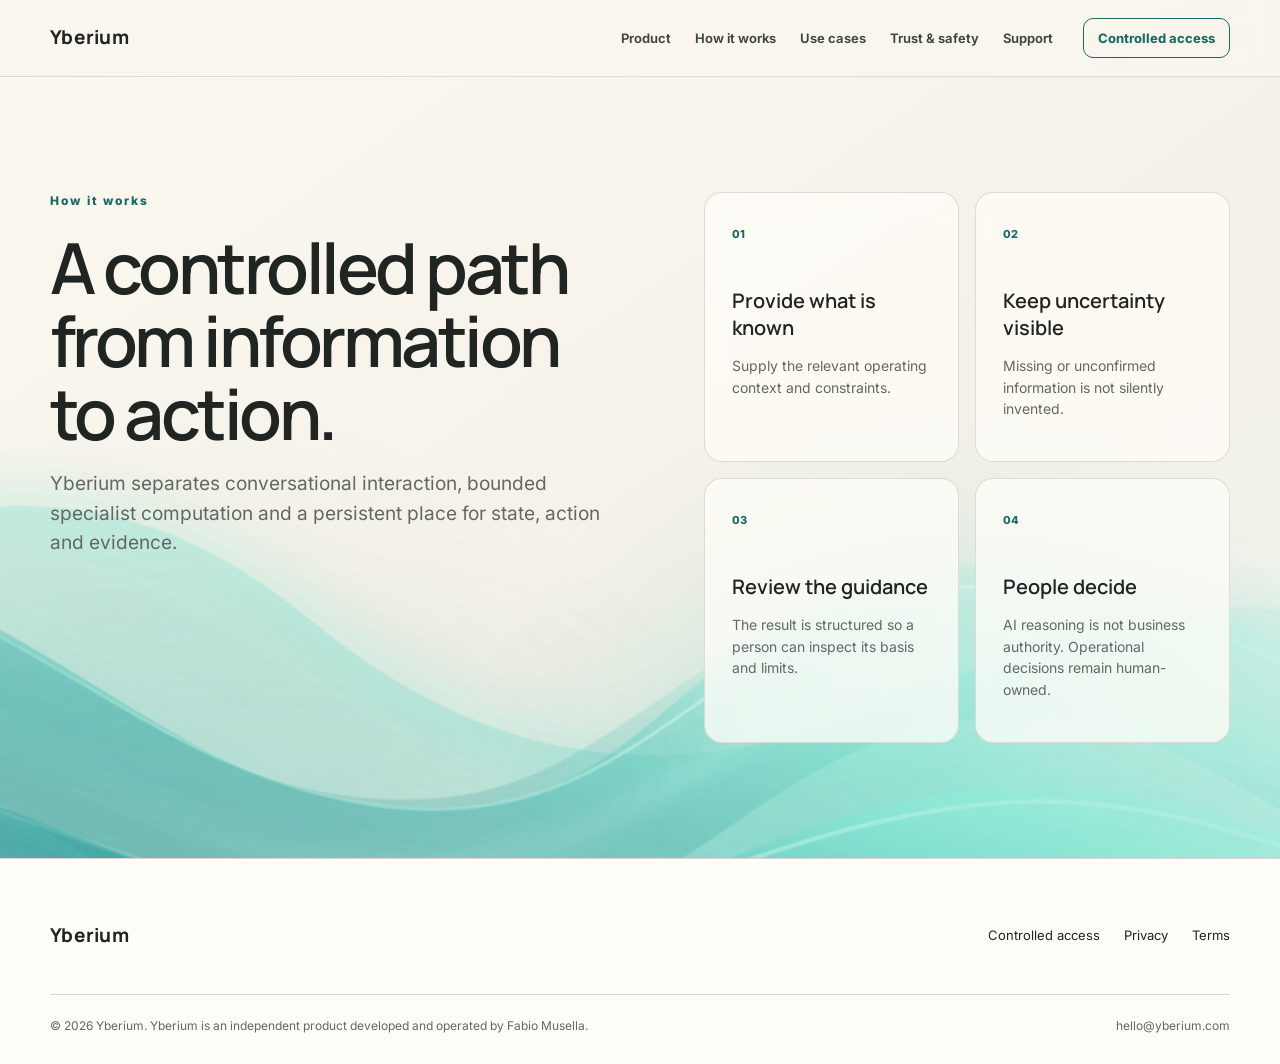
==== commit 08ec5001: "design: finalize public branding and mobile waves" ====
--- a/how-it-works/index.html
+++ b/how-it-works/index.html
@@ -2,10 +2,10 @@
 <html lang="en-GB"><head>
 <meta charset="utf-8"><meta name="viewport" content="width=device-width, initial-scale=1">
 <title>How it works — Yberium</title><meta name="description" content="How Yberium turns supported inputs into bounded, reviewable operational guidance."><meta name="theme-color" content="#F5F1E8"><meta name="robots" content="index,follow">
-<link rel="canonical" href="https://yberium.com/how-it-works/"><link rel="stylesheet" href="../assets/yberium-fonts.css?v=1.0"><link rel="stylesheet" href="../assets/yberium-public.css?v=5.1"><script type="module" src="/assets/public-waves.js?v=3.0"></script>
+<link rel="canonical" href="https://yberium.com/how-it-works/"><link rel="stylesheet" href="../assets/yberium-fonts.css?v=1.0"><link rel="stylesheet" href="../assets/yberium-public.css?v=5.2"><script type="module" src="/assets/public-waves.js?v=3.0"></script>
 </head><body class="public-page page-how-it-works">
 <a class="skip-link" href="#main">Skip to content</a><div class="wave-field wave-field--subpage" aria-hidden="true"></div>
-<header class="site-header"><div class="shell nav-wrap"><a class="wordmark" href="/" aria-label="Yberium home">YBERIUM</a><nav class="site-nav" aria-label="Primary navigation"><a href="/product/">Product</a><a href="/how-it-works/">How it works</a><a href="/use-cases/">Use cases</a><a href="/trust-and-safety/">Trust &amp; safety</a><a href="/support/">Support</a></nav><a class="nav-action" href="/early-access.html#pilot-form">Controlled access</a><details class="mobile-nav"><summary>Menu</summary><nav aria-label="Mobile navigation"><a href="/product/">Product</a><a href="/how-it-works/">How it works</a><a href="/use-cases/">Use cases</a><a href="/trust-and-safety/">Trust &amp; safety</a><a href="/support/">Support</a><a class="mobile-nav-action" href="/early-access.html#pilot-form">Controlled access</a></nav></details></div></header>
+<header class="site-header"><div class="shell nav-wrap"><a class="wordmark" href="/" aria-label="Yberium home">Yberium</a><nav class="site-nav" aria-label="Primary navigation"><a href="/product/">Product</a><a href="/how-it-works/">How it works</a><a href="/use-cases/">Use cases</a><a href="/trust-and-safety/">Trust &amp; safety</a><a href="/support/">Support</a></nav><a class="nav-action" href="/early-access.html#pilot-form">Controlled access</a><details class="mobile-nav"><summary>Menu</summary><nav aria-label="Mobile navigation"><a href="/product/">Product</a><a href="/how-it-works/">How it works</a><a href="/use-cases/">Use cases</a><a href="/trust-and-safety/">Trust &amp; safety</a><a href="/support/">Support</a><a class="mobile-nav-action" href="/early-access.html#pilot-form">Controlled access</a></nav></details></div></header>
 <main id="main" class="content-main"><div class="shell content-shell"><section class="content-hero"><p class="eyebrow">How it works</p><h1>A controlled path from information to action.</h1><p>Yberium separates conversational interaction, bounded specialist computation and a persistent place for state, action and evidence.</p></section><div class="content-grid"><article><span>01</span><h2>Provide what is known</h2><p>Supply the relevant operating context and constraints.</p></article><article><span>02</span><h2>Keep uncertainty visible</h2><p>Missing or unconfirmed information is not silently invented.</p></article><article><span>03</span><h2>Review the guidance</h2><p>The result is structured so a person can inspect its basis and limits.</p></article><article><span>04</span><h2>People decide</h2><p>AI reasoning is not business authority. Operational decisions remain human-owned.</p></article></div></div></main>
-<footer class="site-footer"><div class="shell footer-simple"><a class="wordmark" href="/">YBERIUM</a><nav aria-label="Legal navigation"><a href="/early-access.html">Controlled access</a><a href="/privacy/">Privacy</a><a href="/terms/">Terms</a></nav></div><div class="shell footer-bottom"><span>© 2026 Yberium. Yberium is an independent product developed and operated by Fabio Musella.</span><a href="mailto:hello@yberium.com">hello@yberium.com</a></div></footer>
+<footer class="site-footer"><div class="shell footer-simple"><a class="wordmark" href="/">Yberium</a><nav aria-label="Legal navigation"><a href="/early-access.html">Controlled access</a><a href="/privacy/">Privacy</a><a href="/terms/">Terms</a></nav></div><div class="shell footer-bottom"><span>© 2026 Yberium. Yberium is an independent product developed and operated by Fabio Musella.</span><a href="mailto:hello@yberium.com">hello@yberium.com</a></div></footer>
 </body></html>
--- a/assets/yberium-public.css
+++ b/assets/yberium-public.css
@@ -1,5 +1,5 @@
 :root{--cream:#f5f1e8;--paper:#fffdf8;--charcoal:#202522;--muted:#626864;--teal:#176b63;--teal-dark:#0e4e49;--line:#d8d7cf;--soft:#e8eee9;--radius:22px;--shell:1180px}
-*{box-sizing:border-box}html{scroll-behavior:smooth}body{margin:0;color:var(--charcoal);background:var(--cream);font-family:Inter,"Segoe UI",sans-serif;line-height:1.55}a{color:inherit;text-decoration:none}.shell{width:min(calc(100% - 48px),var(--shell));margin-inline:auto}.skip-link{position:fixed;z-index:50;top:8px;left:8px;padding:10px 14px;color:white;background:var(--charcoal);transform:translateY(-160%)}.skip-link:focus{transform:none}:focus-visible{outline:3px solid var(--teal);outline-offset:3px}.site-header{position:sticky;z-index:20;top:0;border-bottom:1px solid rgba(216,215,207,.9);background:rgba(245,241,232,.95);backdrop-filter:blur(12px)}.nav-wrap{min-height:76px;display:flex;align-items:center;gap:30px}.wordmark{font-family:Manrope,Inter,sans-serif;font-size:18px;font-weight:800;letter-spacing:.17em}.site-nav{margin-left:auto;display:flex;gap:24px;color:#3e4541;font-size:13px;font-weight:650}.site-nav a:hover,.card-grid a:hover{color:var(--teal)}.menu-link{display:none;margin-left:auto}.hero{display:grid;grid-template-columns:.9fr 1.1fr;gap:clamp(48px,7vw,96px);align-items:center;padding-block:clamp(72px,9vw,126px)}.eyebrow,.section-kicker,.panel-label{margin:0 0 20px;color:var(--teal);font-size:12px;font-weight:800;letter-spacing:.16em}.hero h1,.section h2,.final-cta h2{margin:0;font-family:Manrope,Inter,sans-serif;letter-spacing:-.045em;line-height:1.04}.hero h1{max-width:600px;font-size:clamp(52px,6.2vw,84px);font-weight:600}.hero-lead{max-width:600px;margin:28px 0;color:#4d5550;font-size:clamp(18px,2vw,22px)}.button{min-height:52px;display:inline-flex;align-items:center;justify-content:center;gap:18px;padding:13px 20px;border:1px solid var(--teal);border-radius:12px;font-weight:750}.button.primary{color:#fff;background:var(--teal)}.button.primary:hover{background:var(--teal-dark)}.button.secondary{width:100%;margin-top:18px;color:var(--teal);background:transparent}.boundary,.panel-boundary{color:var(--muted);font-size:12px}.boundary{margin:13px 0 0}.hub-panel{padding:30px;border:1px solid var(--line);border-radius:var(--radius);background:var(--paper);box-shadow:0 18px 50px rgba(32,37,34,.06)}.panel-head{display:flex;align-items:start;justify-content:space-between;gap:20px}.panel-head h2{margin:0;font:600 28px Manrope,Inter,sans-serif;letter-spacing:-.035em}.panel-label{margin-bottom:5px}.status{padding:6px 10px;border:1px solid #b8cec7;border-radius:999px;color:var(--teal);background:#edf5f1;font-size:11px;font-weight:750}.panel-boundary{margin:12px 0 22px;padding-bottom:20px;border-bottom:1px solid var(--line)}.stages{margin:0;padding:0;list-style:none}.stages li{display:grid;grid-template-columns:30px 1fr auto;gap:14px;align-items:start;padding:17px 0;border-bottom:1px solid var(--line)}.stages li>span{color:var(--teal);font-size:11px;font-weight:800}.stages h3{margin:0 0 3px;font-size:15px}.stages p{margin:0;color:var(--muted);font-size:12px}.stages strong{color:var(--teal);font-size:11px}.architecture{padding:62px 0;border-block:1px solid var(--line);background:var(--paper);text-align:center}.architecture-flow{display:grid;grid-template-columns:1fr auto 1fr auto 1fr;gap:25px;align-items:center}.architecture-flow article{padding:20px;border:1px solid var(--line);border-radius:16px;background:var(--cream)}.architecture-flow h3{margin:0 0 4px;font:600 21px Manrope,Inter,sans-serif}.architecture-flow p{margin:0;color:var(--muted);font-size:13px}.architecture-flow>span{color:var(--teal);font-size:24px}.invariant{margin:26px 0 0;font:600 clamp(22px,3vw,34px) Manrope,Inter,sans-serif;letter-spacing:-.035em}.section{padding-block:clamp(80px,9vw,118px)}.section-intro{max-width:650px;margin-bottom:42px}.section h2,.final-cta h2{font-size:clamp(36px,4.5vw,56px);font-weight:600}.section-intro>p:last-child,.final-cta p{color:var(--muted);font-size:18px}.card-grid{display:grid;gap:18px}.card-grid.three{grid-template-columns:repeat(3,1fr)}.card-grid.four{grid-template-columns:repeat(4,1fr)}.card-grid article{min-height:230px;padding:28px;border:1px solid var(--line);border-radius:18px;background:var(--paper)}.card-grid h3{margin:42px 0 10px;font:600 21px Manrope,Inter,sans-serif}.card-grid p{color:var(--muted)}.card-grid a{display:inline-block;margin-top:12px;color:var(--teal);font-weight:750}.card-number{margin:0!important;color:var(--teal)!important;font-size:12px;font-weight:800}.trust-section{border-block:1px solid var(--line);background:#ebe9e1}.trust-section .card-grid article{min-height:190px;background:transparent}.trust-section .card-grid h3{margin-top:5px}.final-cta{display:flex;align-items:center;justify-content:space-between;gap:50px}.final-cta>div{max-width:700px}.site-footer{padding:62px 0 28px;border-top:1px solid var(--line);background:var(--paper)}.footer-grid{display:flex;justify-content:space-between;gap:40px}.footer-grid p{max-width:430px;color:var(--muted)}.footer-grid nav{display:grid;grid-template-columns:repeat(2,auto);gap:10px 32px;font-size:14px}.footer-bottom{display:flex;justify-content:space-between;gap:30px;margin-top:44px;padding-top:22px;border-top:1px solid var(--line);color:var(--muted);font-size:12px}.visually-hidden{position:absolute;width:1px;height:1px;overflow:hidden;clip:rect(0 0 0 0)}
+*{box-sizing:border-box}html{scroll-behavior:smooth}body{margin:0;color:var(--charcoal);background:var(--cream);font-family:Inter,"Segoe UI",sans-serif;line-height:1.55}a{color:inherit;text-decoration:none}.shell{width:min(calc(100% - 48px),var(--shell));margin-inline:auto}.skip-link{position:fixed;z-index:50;top:8px;left:8px;padding:10px 14px;color:white;background:var(--charcoal);transform:translateY(-160%)}.skip-link:focus{transform:none}:focus-visible{outline:3px solid var(--teal);outline-offset:3px}.site-header{position:sticky;z-index:20;top:0;border-bottom:1px solid rgba(216,215,207,.9);background:rgba(245,241,232,.95);backdrop-filter:blur(12px)}.nav-wrap{min-height:76px;display:flex;align-items:center;gap:30px}.wordmark{font-family:Manrope,Inter,sans-serif;font-size:19px;font-weight:750;letter-spacing:.015em}.site-nav{margin-left:auto;display:flex;gap:24px;color:#3e4541;font-size:13px;font-weight:650}.site-nav a:hover,.card-grid a:hover{color:var(--teal)}.menu-link{display:none;margin-left:auto}.hero{display:grid;grid-template-columns:.9fr 1.1fr;gap:clamp(48px,7vw,96px);align-items:center;padding-block:clamp(72px,9vw,126px)}.eyebrow,.section-kicker,.panel-label{margin:0 0 20px;color:var(--teal);font-size:12px;font-weight:800;letter-spacing:.16em}.hero h1,.section h2,.final-cta h2{margin:0;font-family:Manrope,Inter,sans-serif;letter-spacing:-.045em;line-height:1.04}.hero h1{max-width:600px;font-size:clamp(52px,6.2vw,84px);font-weight:600}.hero-lead{max-width:600px;margin:28px 0;color:#4d5550;font-size:clamp(18px,2vw,22px)}.button{min-height:52px;display:inline-flex;align-items:center;justify-content:center;gap:18px;padding:13px 20px;border:1px solid var(--teal);border-radius:12px;font-weight:750}.button.primary{color:#fff;background:var(--teal)}.button.primary:hover{background:var(--teal-dark)}.button.secondary{width:100%;margin-top:18px;color:var(--teal);background:transparent}.boundary,.panel-boundary{color:var(--muted);font-size:12px}.boundary{margin:13px 0 0}.hub-panel{padding:30px;border:1px solid var(--line);border-radius:var(--radius);background:var(--paper);box-shadow:0 18px 50px rgba(32,37,34,.06)}.panel-head{display:flex;align-items:start;justify-content:space-between;gap:20px}.panel-head h2{margin:0;font:600 28px Manrope,Inter,sans-serif;letter-spacing:-.035em}.panel-label{margin-bottom:5px}.status{padding:6px 10px;border:1px solid #b8cec7;border-radius:999px;color:var(--teal);background:#edf5f1;font-size:11px;font-weight:750}.panel-boundary{margin:12px 0 22px;padding-bottom:20px;border-bottom:1px solid var(--line)}.stages{margin:0;padding:0;list-style:none}.stages li{display:grid;grid-template-columns:30px 1fr auto;gap:14px;align-items:start;padding:17px 0;border-bottom:1px solid var(--line)}.stages li>span{color:var(--teal);font-size:11px;font-weight:800}.stages h3{margin:0 0 3px;font-size:15px}.stages p{margin:0;color:var(--muted);font-size:12px}.stages strong{color:var(--teal);font-size:11px}.architecture{padding:62px 0;border-block:1px solid var(--line);background:var(--paper);text-align:center}.architecture-flow{display:grid;grid-template-columns:1fr auto 1fr auto 1fr;gap:25px;align-items:center}.architecture-flow article{padding:20px;border:1px solid var(--line);border-radius:16px;background:var(--cream)}.architecture-flow h3{margin:0 0 4px;font:600 21px Manrope,Inter,sans-serif}.architecture-flow p{margin:0;color:var(--muted);font-size:13px}.architecture-flow>span{color:var(--teal);font-size:24px}.invariant{margin:26px 0 0;font:600 clamp(22px,3vw,34px) Manrope,Inter,sans-serif;letter-spacing:-.035em}.section{padding-block:clamp(80px,9vw,118px)}.section-intro{max-width:650px;margin-bottom:42px}.section h2,.final-cta h2{font-size:clamp(36px,4.5vw,56px);font-weight:600}.section-intro>p:last-child,.final-cta p{color:var(--muted);font-size:18px}.card-grid{display:grid;gap:18px}.card-grid.three{grid-template-columns:repeat(3,1fr)}.card-grid.four{grid-template-columns:repeat(4,1fr)}.card-grid article{min-height:230px;padding:28px;border:1px solid var(--line);border-radius:18px;background:var(--paper)}.card-grid h3{margin:42px 0 10px;font:600 21px Manrope,Inter,sans-serif}.card-grid p{color:var(--muted)}.card-grid a{display:inline-block;margin-top:12px;color:var(--teal);font-weight:750}.card-number{margin:0!important;color:var(--teal)!important;font-size:12px;font-weight:800}.trust-section{border-block:1px solid var(--line);background:#ebe9e1}.trust-section .card-grid article{min-height:190px;background:transparent}.trust-section .card-grid h3{margin-top:5px}.final-cta{display:flex;align-items:center;justify-content:space-between;gap:50px}.final-cta>div{max-width:700px}.site-footer{padding:62px 0 28px;border-top:1px solid var(--line);background:var(--paper)}.footer-grid{display:flex;justify-content:space-between;gap:40px}.footer-grid p{max-width:430px;color:var(--muted)}.footer-grid nav{display:grid;grid-template-columns:repeat(2,auto);gap:10px 32px;font-size:14px}.footer-bottom{display:flex;justify-content:space-between;gap:30px;margin-top:44px;padding-top:22px;border-top:1px solid var(--line);color:var(--muted);font-size:12px}.visually-hidden{position:absolute;width:1px;height:1px;overflow:hidden;clip:rect(0 0 0 0)}
 .sample-main{padding-block:72px}.sample-intro{max-width:760px}.sample-intro h1{margin:0;font:600 clamp(44px,6vw,70px)/1.05 Manrope,Inter,sans-serif;letter-spacing:-.05em}.sample-intro>p:not(.eyebrow){color:var(--muted);font-size:19px}.sample-note{margin:30px 0;padding:18px 20px;border:1px solid #b8cec7;border-radius:14px;background:#edf5f1}.brief-paper{margin-top:52px;padding:clamp(24px,5vw,58px);border:1px solid var(--line);border-radius:var(--radius);background:var(--paper)}.brief-head{display:flex;justify-content:space-between;gap:20px;padding-bottom:24px;border-bottom:1px solid var(--line)}.brief-head h2{margin:12px 0 3px;font:600 32px Manrope,Inter,sans-serif}.brief-meta{margin:0;color:var(--muted);font-size:13px}.brief-grid{display:grid;grid-template-columns:1fr 1fr;gap:18px;margin-top:24px}.brief-box{padding:24px;border:1px solid var(--line);border-radius:15px}.brief-box h3{margin:0 0 16px}.brief-list{margin:0;padding-left:20px}.brief-list li+li{margin-top:8px}.brief-rows{display:grid;gap:10px}.brief-row{display:grid;grid-template-columns:1.2fr 1fr 1fr;gap:10px;font-size:13px}.brief-row span{color:var(--muted)}.brief-alert{margin-bottom:9px;padding:10px;border-left:3px solid var(--teal);background:var(--soft);font-size:13px}
 @media(max-width:900px){.site-nav{display:none}.menu-link{display:block}.hero{grid-template-columns:1fr;padding-block:70px}.card-grid.four{grid-template-columns:1fr 1fr}.card-grid.three{grid-template-columns:1fr}.final-cta{align-items:flex-start;flex-direction:column}.brief-grid{grid-template-columns:1fr}}@media(max-width:600px){.shell{width:min(calc(100% - 30px),var(--shell))}.hero h1{font-size:48px}.hero .button{width:100%}.hub-panel{padding:20px}.stages li{grid-template-columns:26px 1fr}.stages strong{grid-column:2}.architecture-flow{grid-template-columns:1fr}.architecture-flow>span{transform:rotate(90deg)}.card-grid.four{grid-template-columns:1fr}.footer-grid,.footer-bottom{flex-direction:column}.footer-grid nav{grid-template-columns:1fr}.brief-paper{padding:20px}.brief-head{flex-direction:column}.brief-row{grid-template-columns:1fr}.sample-main{padding-block:50px}}@media print{.site-header,.site-footer,.print-hidden{display:none}.sample-main{padding:0}.brief-paper{margin:0;border:0}}
 
@@ -122,10 +122,10 @@
 @keyframes path-middle{0%,100%{transform:translate3d(2.1%,.8%,0) scale(.99,1.01)}50%{transform:translate3d(-2.7%,-1.8%,0) scale(1.04,.97)}}
 @keyframes path-ribbon{0%,100%{transform:translate3d(-1.7%,.8%,0) scale(1.02,.98)}50%{transform:translate3d(2.1%,-1.5%,0) scale(.99,1.04)}}
 @keyframes path-front{0%,100%{transform:translate3d(-1.8%,.5%,0) scale(1.03,.99)}50%{transform:translate3d(2.2%,-1.4%,0) scale(.99,1.035)}}
-.home-page{min-height:100svh}.home-page .site-header{position:relative;border:0}.home-main{min-height:calc(100svh - 76px);display:grid;place-items:center;padding:40px 24px 11vh}.home-hero{width:min(900px,100%);text-align:center}.hero-brand{margin:0 0 clamp(28px,5vh,52px);font:700 clamp(50px,9.2vw,118px)/.9 Manrope,Inter,sans-serif;letter-spacing:.13em}.home-hero h1{margin:0;font:600 clamp(40px,5.8vw,74px)/1.04 Manrope,Inter,sans-serif;letter-spacing:-.05em}.home-hero .hero-lead{max-width:680px;margin:24px auto 34px;font-size:clamp(16px,1.7vw,20px)}.hero-actions{display:flex;flex-wrap:wrap;justify-content:center;gap:12px}.text-button{border-color:transparent;color:var(--teal);background:rgba(245,241,232,.45)}
+.home-page{min-height:100svh}.home-page .site-header{position:relative;border:0}.home-main{min-height:calc(100svh - 76px);display:grid;place-items:center;padding:40px 24px 11vh}.home-hero{width:min(900px,100%);text-align:center}.hero-brand{margin:0 0 clamp(28px,5vh,52px);font:700 clamp(50px,9.2vw,118px)/.9 Manrope,Inter,sans-serif;letter-spacing:.012em}.home-hero h1{margin:0;font:600 clamp(40px,5.8vw,74px)/1.04 Manrope,Inter,sans-serif;letter-spacing:-.05em}.home-hero .hero-lead{max-width:680px;margin:24px auto 34px;font-size:clamp(16px,1.7vw,20px)}.hero-actions{display:flex;flex-wrap:wrap;justify-content:center;gap:12px}.text-button{border-color:transparent;color:var(--teal);background:rgba(245,241,232,.45)}
 .content-main{min-height:70vh;padding-block:clamp(70px,9vw,126px)}.content-shell{display:grid;grid-template-columns:minmax(0,1.05fr) minmax(0,1fr);gap:clamp(50px,8vw,110px);align-items:start}.content-hero{position:sticky;top:130px}.content-hero h1{max-width:680px;margin:0;font:600 clamp(44px,5.5vw,72px)/1.04 Manrope,Inter,sans-serif;letter-spacing:-.05em}.content-hero>p:last-child{max-width:650px;color:var(--muted);font-size:19px}.content-grid{display:grid;grid-template-columns:1fr 1fr;gap:16px}.content-grid article{min-height:220px;padding:27px;border:1px solid rgba(216,215,207,.85);border-radius:18px;background:rgba(255,253,248,.78);backdrop-filter:blur(8px)}.content-grid span{color:var(--teal);font-size:11px;font-weight:800}.content-grid h2{margin:42px 0 10px;font:600 20px Manrope,Inter,sans-serif}.content-grid p{color:var(--muted);font-size:14px}.content-grid a{color:var(--teal);font-size:14px;font-weight:750}.footer-simple{display:flex;align-items:center;justify-content:space-between;gap:30px}.footer-simple nav{display:flex;flex-wrap:wrap;gap:24px;font-size:13px}
 @media(max-width:900px){.home-main{padding-bottom:8vh}.content-shell{grid-template-columns:1fr}.content-hero{position:static}.content-grid{grid-template-columns:1fr 1fr}}
-@media(max-width:600px){.wave-scene{opacity:.82;transform:translateY(9%) scale(1.08)}.wave-field--subpage .wave-scene{transform:translateY(13%) scale(1.08)}.page-how-it-works .wave-scene,.page-trust-and-safety .wave-scene,.page-controlled-access .wave-scene{transform:translateY(13%) scaleX(-1.08) scaleY(1.08)}.wave-field::before{filter:blur(24px)}.wave-field::after{filter:blur(42px)}.wave-path--back{animation-duration:19s}.wave-path--middle{animation-duration:16s}.wave-path--ribbon{animation-duration:14s}.wave-path--front{animation-duration:12.5s}.nav-wrap{min-height:66px}.home-main{min-height:calc(100svh - 66px);padding:28px 20px 8vh}.hero-brand{font-size:clamp(43px,15vw,62px);letter-spacing:.1em}.home-hero h1{font-size:clamp(38px,11.7vw,52px)}.home-hero .hero-lead{margin-block:20px 26px;font-size:16px}.hero-actions{display:grid}.hero-actions .button{width:100%}.content-main{padding-block:58px}.content-grid{grid-template-columns:1fr}.content-grid article{min-height:190px}.footer-simple,.footer-bottom{align-items:flex-start;flex-direction:column}.footer-simple nav{flex-direction:column;gap:10px}}
+@media(max-width:600px){.wave-scene{transform:translateY(9%) scale(1.08)}.wave-field--subpage .wave-scene{transform:translateY(13%) scale(1.08)}.page-how-it-works .wave-scene,.page-trust-and-safety .wave-scene,.page-controlled-access .wave-scene{transform:translateY(13%) scaleX(-1.08) scaleY(1.08)}.nav-wrap{min-height:66px}.home-main{min-height:calc(100svh - 66px);padding:28px 20px 8vh}.hero-brand{font-size:clamp(43px,15vw,62px);letter-spacing:.01em}.home-hero h1{font-size:clamp(38px,11.7vw,52px)}.home-hero .hero-lead{margin-block:20px 26px;font-size:16px}.hero-actions{display:grid}.hero-actions .button{width:100%}.content-main{padding-block:58px}.content-grid{grid-template-columns:1fr}.content-grid article{min-height:190px}.footer-simple,.footer-bottom{align-items:flex-start;flex-direction:column}.footer-simple nav{flex-direction:column;gap:10px}}
 @media(prefers-reduced-motion:reduce){html{scroll-behavior:auto}.wave-field::before,.wave-field::after,.wave-path{animation:none!important;transition:none!important;translate:0 0!important;will-change:auto}.wave-path--back{transform:translate3d(-1%,1%,0)}.wave-path--middle{transform:translate3d(1%,-1%,0)}.wave-path--ribbon{transform:none}.wave-path--front{transform:translate3d(-1%,0,0)}}
 
 /* Complete public navigation */
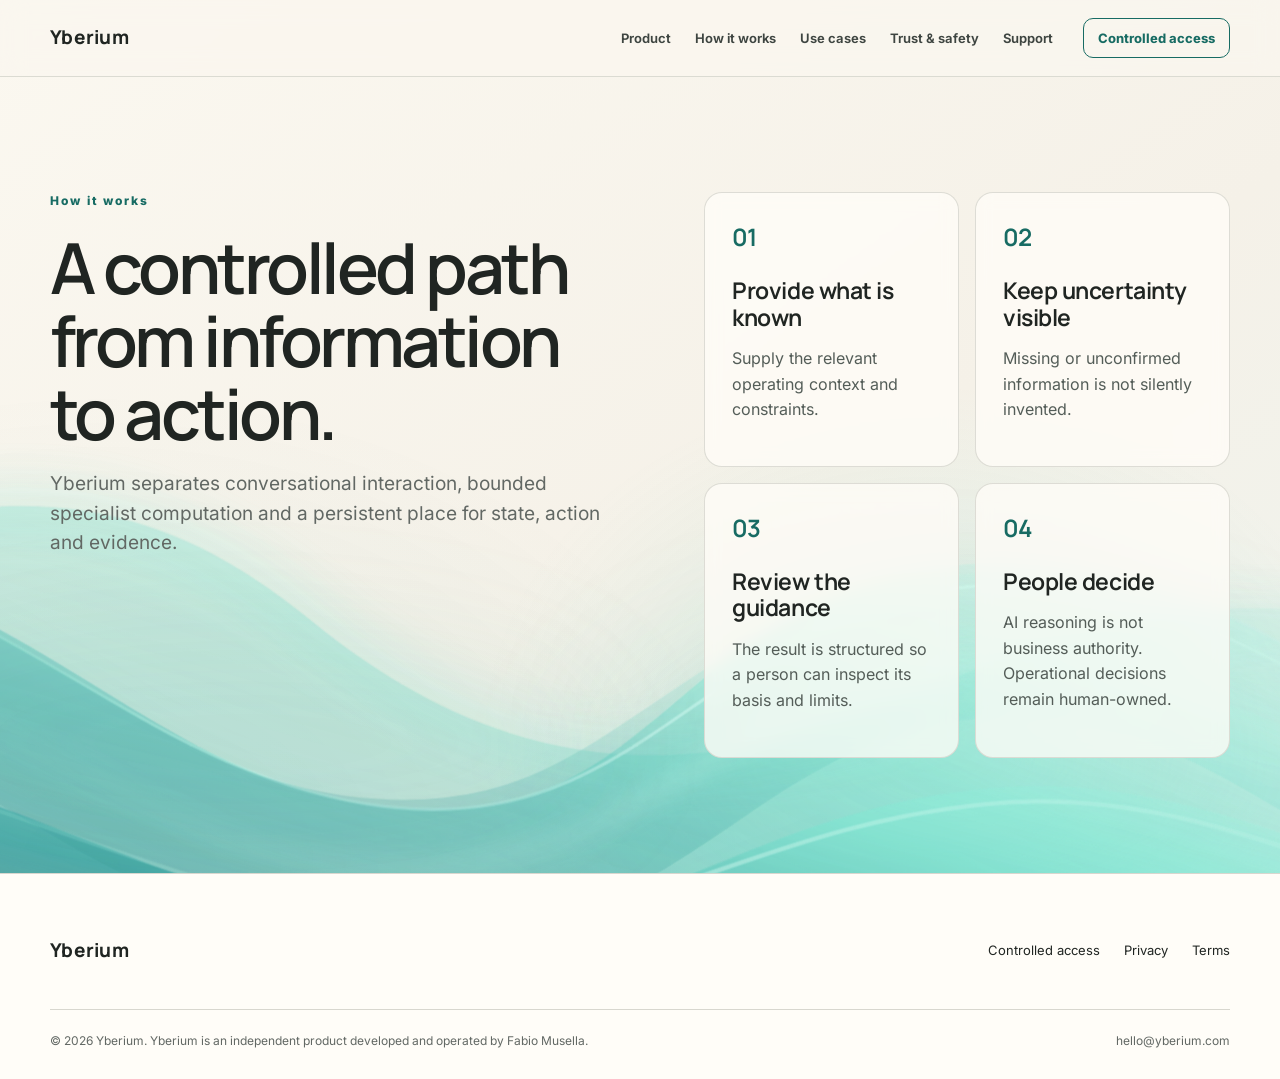
==== commit 52054fe3: "design: add homepage interaction rail and type hierarchy" ====
--- a/how-it-works/index.html
+++ b/how-it-works/index.html
@@ -2,7 +2,7 @@
 <html lang="en-GB"><head>
 <meta charset="utf-8"><meta name="viewport" content="width=device-width, initial-scale=1">
 <title>How it works — Yberium</title><meta name="description" content="How Yberium turns supported inputs into bounded, reviewable operational guidance."><meta name="theme-color" content="#F5F1E8"><meta name="robots" content="index,follow">
-<link rel="canonical" href="https://yberium.com/how-it-works/"><link rel="stylesheet" href="../assets/yberium-fonts.css?v=1.0"><link rel="stylesheet" href="../assets/yberium-public.css?v=5.2"><script type="module" src="/assets/public-waves.js?v=3.0"></script>
+<link rel="canonical" href="https://yberium.com/how-it-works/"><link rel="stylesheet" href="../assets/yberium-fonts.css?v=1.0"><link rel="stylesheet" href="../assets/yberium-public.css?v=5.3"><script type="module" src="/assets/public-waves.js?v=3.0"></script>
 </head><body class="public-page page-how-it-works">
 <a class="skip-link" href="#main">Skip to content</a><div class="wave-field wave-field--subpage" aria-hidden="true"></div>
 <header class="site-header"><div class="shell nav-wrap"><a class="wordmark" href="/" aria-label="Yberium home">Yberium</a><nav class="site-nav" aria-label="Primary navigation"><a href="/product/">Product</a><a href="/how-it-works/">How it works</a><a href="/use-cases/">Use cases</a><a href="/trust-and-safety/">Trust &amp; safety</a><a href="/support/">Support</a></nav><a class="nav-action" href="/early-access.html#pilot-form">Controlled access</a><details class="mobile-nav"><summary>Menu</summary><nav aria-label="Mobile navigation"><a href="/product/">Product</a><a href="/how-it-works/">How it works</a><a href="/use-cases/">Use cases</a><a href="/trust-and-safety/">Trust &amp; safety</a><a href="/support/">Support</a><a class="mobile-nav-action" href="/early-access.html#pilot-form">Controlled access</a></nav></details></div></header>
--- a/assets/yberium-public.css
+++ b/assets/yberium-public.css
@@ -122,14 +122,15 @@
 @keyframes path-middle{0%,100%{transform:translate3d(2.1%,.8%,0) scale(.99,1.01)}50%{transform:translate3d(-2.7%,-1.8%,0) scale(1.04,.97)}}
 @keyframes path-ribbon{0%,100%{transform:translate3d(-1.7%,.8%,0) scale(1.02,.98)}50%{transform:translate3d(2.1%,-1.5%,0) scale(.99,1.04)}}
 @keyframes path-front{0%,100%{transform:translate3d(-1.8%,.5%,0) scale(1.03,.99)}50%{transform:translate3d(2.2%,-1.4%,0) scale(.99,1.035)}}
-.home-page{min-height:100svh}.home-page .site-header{position:relative;border:0}.home-main{min-height:calc(100svh - 76px);display:grid;place-items:center;padding:40px 24px 11vh}.home-hero{width:min(900px,100%);text-align:center}.hero-brand{margin:0 0 clamp(28px,5vh,52px);font:700 clamp(50px,9.2vw,118px)/.9 Manrope,Inter,sans-serif;letter-spacing:.012em}.home-hero h1{margin:0;font:600 clamp(40px,5.8vw,74px)/1.04 Manrope,Inter,sans-serif;letter-spacing:-.05em}.home-hero .hero-lead{max-width:680px;margin:24px auto 34px;font-size:clamp(16px,1.7vw,20px)}.hero-actions{display:flex;flex-wrap:wrap;justify-content:center;gap:12px}.text-button{border-color:transparent;color:var(--teal);background:rgba(245,241,232,.45)}
-.content-main{min-height:70vh;padding-block:clamp(70px,9vw,126px)}.content-shell{display:grid;grid-template-columns:minmax(0,1.05fr) minmax(0,1fr);gap:clamp(50px,8vw,110px);align-items:start}.content-hero{position:sticky;top:130px}.content-hero h1{max-width:680px;margin:0;font:600 clamp(44px,5.5vw,72px)/1.04 Manrope,Inter,sans-serif;letter-spacing:-.05em}.content-hero>p:last-child{max-width:650px;color:var(--muted);font-size:19px}.content-grid{display:grid;grid-template-columns:1fr 1fr;gap:16px}.content-grid article{min-height:220px;padding:27px;border:1px solid rgba(216,215,207,.85);border-radius:18px;background:rgba(255,253,248,.78);backdrop-filter:blur(8px)}.content-grid span{color:var(--teal);font-size:11px;font-weight:800}.content-grid h2{margin:42px 0 10px;font:600 20px Manrope,Inter,sans-serif}.content-grid p{color:var(--muted);font-size:14px}.content-grid a{color:var(--teal);font-size:14px;font-weight:750}.footer-simple{display:flex;align-items:center;justify-content:space-between;gap:30px}.footer-simple nav{display:flex;flex-wrap:wrap;gap:24px;font-size:13px}
-@media(max-width:900px){.home-main{padding-bottom:8vh}.content-shell{grid-template-columns:1fr}.content-hero{position:static}.content-grid{grid-template-columns:1fr 1fr}}
-@media(max-width:600px){.wave-scene{transform:translateY(9%) scale(1.08)}.wave-field--subpage .wave-scene{transform:translateY(13%) scale(1.08)}.page-how-it-works .wave-scene,.page-trust-and-safety .wave-scene,.page-controlled-access .wave-scene{transform:translateY(13%) scaleX(-1.08) scaleY(1.08)}.nav-wrap{min-height:66px}.home-main{min-height:calc(100svh - 66px);padding:28px 20px 8vh}.hero-brand{font-size:clamp(43px,15vw,62px);letter-spacing:.01em}.home-hero h1{font-size:clamp(38px,11.7vw,52px)}.home-hero .hero-lead{margin-block:20px 26px;font-size:16px}.hero-actions{display:grid}.hero-actions .button{width:100%}.content-main{padding-block:58px}.content-grid{grid-template-columns:1fr}.content-grid article{min-height:190px}.footer-simple,.footer-bottom{align-items:flex-start;flex-direction:column}.footer-simple nav{flex-direction:column;gap:10px}}
+.home-page{min-height:100svh}.home-page .site-header{position:relative;border:0}.home-main{min-height:calc(100svh - 76px);display:grid;place-items:center;padding:clamp(24px,4vh,40px) 24px clamp(30px,6vh,64px)}.home-hero{width:min(900px,100%);text-align:center}.hero-brand{margin:0 0 clamp(16px,2.8vh,30px);font:700 clamp(50px,9.2vw,112px)/.9 Manrope,Inter,sans-serif;letter-spacing:.012em}.home-hero h1{margin:0;font:600 clamp(38px,5.4vw,68px)/1.04 Manrope,Inter,sans-serif;letter-spacing:-.05em}.home-hero .hero-lead{max-width:680px;margin:clamp(14px,2vh,22px) auto clamp(16px,2.5vh,24px);font-size:clamp(16px,1.6vw,19px)}.interaction-rail{width:min(720px,100%);margin:0 auto clamp(16px,2.5vh,24px)}.interaction-rail ol{display:grid;grid-template-columns:repeat(3,1fr);margin:0;padding:0;border:1px solid rgba(23,107,99,.22);border-radius:16px;background:rgba(255,253,248,.66);box-shadow:0 14px 40px rgba(24,96,88,.06);list-style:none;backdrop-filter:blur(9px)}.interaction-rail li{position:relative;display:grid;gap:2px;padding:12px 20px}.interaction-rail li+li{border-left:1px solid rgba(23,107,99,.16)}.interaction-rail li+li::before{content:"→";position:absolute;top:50%;left:0;color:var(--teal);background:rgba(248,246,238,.95);font-size:13px;transform:translate(-50%,-50%)}.interaction-rail strong{font:650 15px Manrope,Inter,sans-serif}.interaction-rail span{color:var(--muted);font-size:12px}.interaction-rail p{margin:7px 0 0;color:#59635e;font-size:11px;letter-spacing:.025em}.hero-actions{display:flex;flex-wrap:wrap;justify-content:center;gap:12px}.text-button{border-color:transparent;color:var(--teal);background:rgba(245,241,232,.45)}
+.content-main{min-height:70vh;padding-block:clamp(70px,9vw,126px)}.content-shell{display:grid;grid-template-columns:minmax(0,1.05fr) minmax(0,1fr);gap:clamp(50px,8vw,110px);align-items:start}.content-hero{position:sticky;top:130px}.content-hero h1{max-width:680px;margin:0;font:600 clamp(44px,5.5vw,72px)/1.04 Manrope,Inter,sans-serif;letter-spacing:-.05em}.content-hero>p:last-child{max-width:650px;color:var(--muted);font-size:19px}.content-grid{display:grid;grid-template-columns:1fr 1fr;gap:16px}.content-grid article{min-height:220px;padding:27px;border:1px solid rgba(216,215,207,.85);border-radius:18px;background:rgba(255,253,248,.78);backdrop-filter:blur(8px)}.content-grid span{color:var(--teal);font:650 24px Manrope,Inter,sans-serif;letter-spacing:-.035em}.content-grid h2{margin:24px 0 10px;font:650 23px/1.15 Manrope,Inter,sans-serif;letter-spacing:-.02em}.content-grid p{color:#545d58;font-size:16px;line-height:1.6}.content-grid a{color:var(--teal);font-size:14px;font-weight:750}.footer-simple{display:flex;align-items:center;justify-content:space-between;gap:30px}.footer-simple nav{display:flex;flex-wrap:wrap;gap:24px;font-size:13px}
+@media(max-width:900px){.home-main{padding-bottom:4vh}.content-shell{grid-template-columns:1fr}.content-hero{position:static}.content-grid{grid-template-columns:1fr 1fr}}
+@media(max-width:600px){.wave-scene{transform:translateY(9%) scale(1.08)}.wave-field--subpage .wave-scene{transform:translateY(13%) scale(1.08)}.page-how-it-works .wave-scene,.page-trust-and-safety .wave-scene,.page-controlled-access .wave-scene{transform:translateY(13%) scaleX(-1.08) scaleY(1.08)}.nav-wrap{min-height:66px}.home-main{min-height:calc(100svh - 66px);padding:clamp(14px,3vh,24px) 15px clamp(18px,4vh,34px)}.hero-brand{margin-bottom:clamp(10px,2vh,16px);font-size:clamp(42px,14vw,58px);letter-spacing:.01em}.home-hero h1{font-size:clamp(34px,10.6vw,48px)}.home-hero .hero-lead{margin-block:12px 14px;font-size:15px;line-height:1.45}.interaction-rail{margin-bottom:14px}.interaction-rail li{padding:9px 5px}.interaction-rail strong{font-size:12px}.interaction-rail span{font-size:10.5px;line-height:1.25}.interaction-rail p{margin-top:5px;font-size:10px}.hero-actions{display:grid}.hero-actions .button{width:100%}.content-main{padding-block:58px}.content-grid{grid-template-columns:1fr}.content-grid article{min-height:190px}.footer-simple,.footer-bottom{align-items:flex-start;flex-direction:column}.footer-simple nav{flex-direction:column;gap:10px}}
+@media(max-height:700px){.home-main{padding-block:14px 22px}.hero-brand{margin-bottom:12px;font-size:clamp(44px,8vw,82px)}.home-hero h1{font-size:clamp(34px,5vw,54px)}.home-hero .hero-lead{margin-block:10px 12px}.interaction-rail{margin-bottom:12px}.interaction-rail li{padding-block:8px}.hero-actions .button{min-height:46px;padding-block:9px}}
 @media(prefers-reduced-motion:reduce){html{scroll-behavior:auto}.wave-field::before,.wave-field::after,.wave-path{animation:none!important;transition:none!important;translate:0 0!important;will-change:auto}.wave-path--back{transform:translate3d(-1%,1%,0)}.wave-path--middle{transform:translate3d(1%,-1%,0)}.wave-path--ribbon{transform:none}.wave-path--front{transform:translate3d(-1%,0,0)}}
 
 /* Complete public navigation */
 .nav-action{flex:0 0 auto;padding:9px 14px;border:1px solid var(--teal);border-radius:10px;color:var(--teal);font-size:13px;font-weight:750}.nav-action:hover{color:#fff;background:var(--teal)}
 .mobile-nav{display:none;position:relative;margin-left:auto}.mobile-nav summary{padding:9px 0;color:var(--teal);cursor:pointer;font-size:14px;font-weight:750;list-style:none}.mobile-nav summary::-webkit-details-marker{display:none}.mobile-nav summary::after{content:" +"}.mobile-nav[open] summary::after{content:" −"}.mobile-nav nav{position:absolute;z-index:30;top:calc(100% + 9px);right:0;width:min(310px,calc(100vw - 30px));display:grid;padding:12px;border:1px solid var(--line);border-radius:14px;background:var(--paper);box-shadow:0 18px 50px rgba(32,37,34,.14)}.mobile-nav nav a{padding:11px 12px;border-radius:8px;font-size:14px;font-weight:650}.mobile-nav nav a:hover,.mobile-nav nav a:focus-visible{color:var(--teal);background:var(--soft)}.mobile-nav .mobile-nav-action{margin-top:6px;color:#fff;background:var(--teal)}
-.page-controlled-access .subpage-main{position:relative}.page-controlled-access .access-grid{grid-template-columns:repeat(3,minmax(0,1fr))}.page-controlled-access .pilot-form-panel{background:rgba(255,253,248,.88);backdrop-filter:blur(8px)}
+.page-controlled-access .subpage-main{position:relative}.page-controlled-access .access-grid{grid-template-columns:repeat(3,minmax(0,1fr))}.page-controlled-access .pilot-form-panel{background:rgba(255,253,248,.88);backdrop-filter:blur(8px)}.page-controlled-access .price-card h3{font-size:22px;line-height:1.25}.page-controlled-access .price-card p,.page-controlled-access .price-list{font-size:15px;line-height:1.65}
 @media(max-width:900px){.nav-wrap>.site-nav,.nav-wrap>.nav-action{display:none}.mobile-nav{display:block}.page-controlled-access .access-grid{grid-template-columns:1fr}}
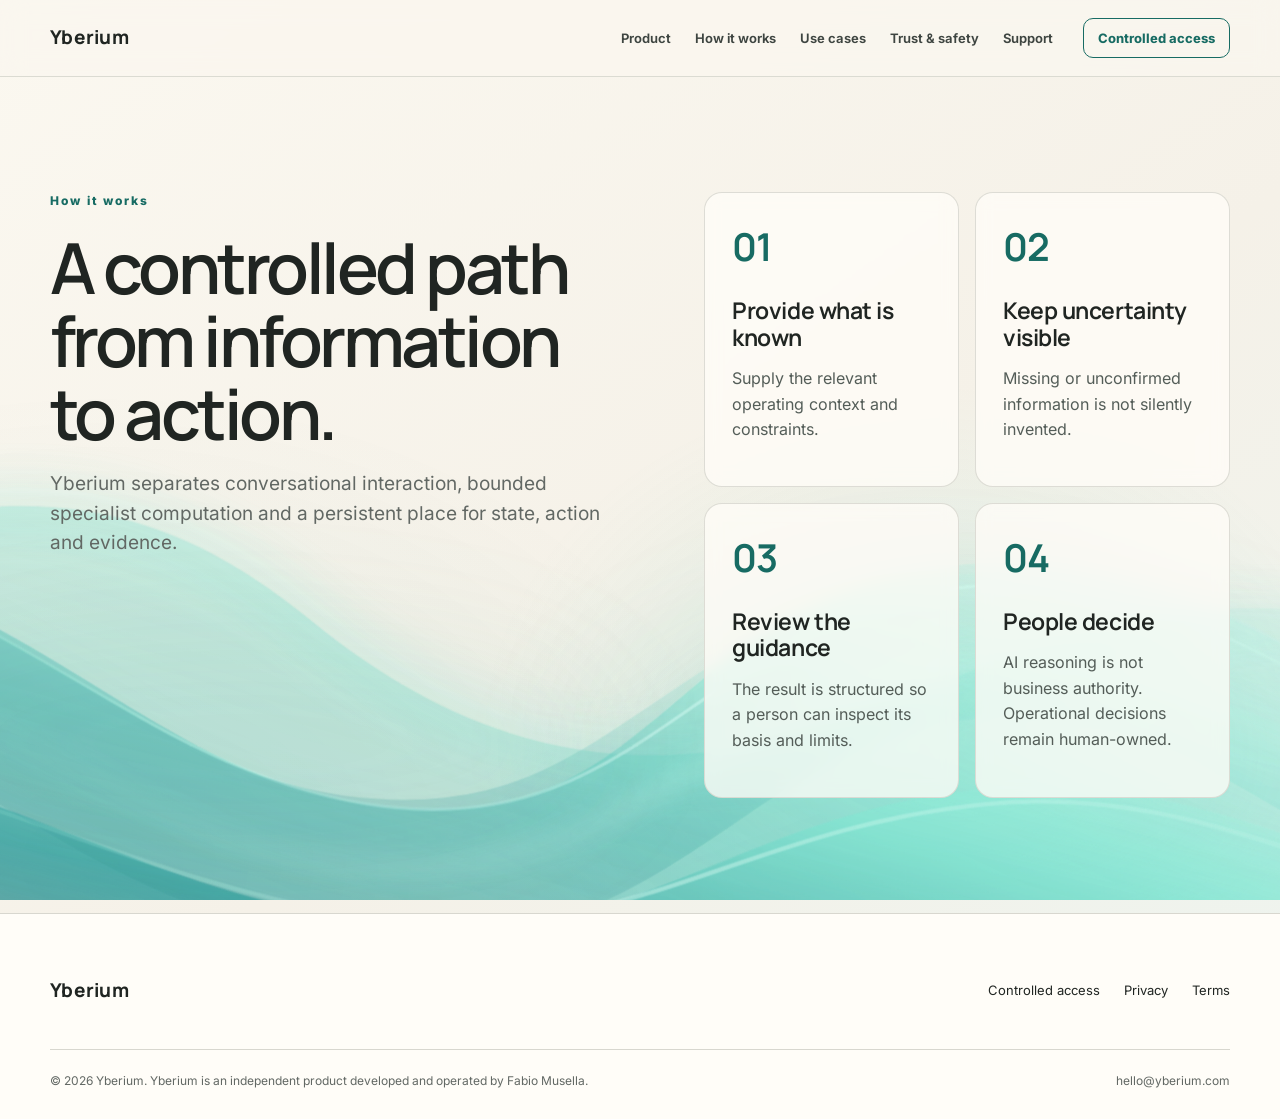
==== commit fbec01b3: "design: reorder homepage rail and scale step numerals" ====
--- a/how-it-works/index.html
+++ b/how-it-works/index.html
@@ -2,7 +2,7 @@
 <html lang="en-GB"><head>
 <meta charset="utf-8"><meta name="viewport" content="width=device-width, initial-scale=1">
 <title>How it works — Yberium</title><meta name="description" content="How Yberium turns supported inputs into bounded, reviewable operational guidance."><meta name="theme-color" content="#F5F1E8"><meta name="robots" content="index,follow">
-<link rel="canonical" href="https://yberium.com/how-it-works/"><link rel="stylesheet" href="../assets/yberium-fonts.css?v=1.0"><link rel="stylesheet" href="../assets/yberium-public.css?v=5.3"><script type="module" src="/assets/public-waves.js?v=3.0"></script>
+<link rel="canonical" href="https://yberium.com/how-it-works/"><link rel="stylesheet" href="../assets/yberium-fonts.css?v=1.0"><link rel="stylesheet" href="../assets/yberium-public.css?v=5.4"><script type="module" src="/assets/public-waves.js?v=3.0"></script>
 </head><body class="public-page page-how-it-works">
 <a class="skip-link" href="#main">Skip to content</a><div class="wave-field wave-field--subpage" aria-hidden="true"></div>
 <header class="site-header"><div class="shell nav-wrap"><a class="wordmark" href="/" aria-label="Yberium home">Yberium</a><nav class="site-nav" aria-label="Primary navigation"><a href="/product/">Product</a><a href="/how-it-works/">How it works</a><a href="/use-cases/">Use cases</a><a href="/trust-and-safety/">Trust &amp; safety</a><a href="/support/">Support</a></nav><a class="nav-action" href="/early-access.html#pilot-form">Controlled access</a><details class="mobile-nav"><summary>Menu</summary><nav aria-label="Mobile navigation"><a href="/product/">Product</a><a href="/how-it-works/">How it works</a><a href="/use-cases/">Use cases</a><a href="/trust-and-safety/">Trust &amp; safety</a><a href="/support/">Support</a><a class="mobile-nav-action" href="/early-access.html#pilot-form">Controlled access</a></nav></details></div></header>
--- a/assets/yberium-public.css
+++ b/assets/yberium-public.css
@@ -122,11 +122,11 @@
 @keyframes path-middle{0%,100%{transform:translate3d(2.1%,.8%,0) scale(.99,1.01)}50%{transform:translate3d(-2.7%,-1.8%,0) scale(1.04,.97)}}
 @keyframes path-ribbon{0%,100%{transform:translate3d(-1.7%,.8%,0) scale(1.02,.98)}50%{transform:translate3d(2.1%,-1.5%,0) scale(.99,1.04)}}
 @keyframes path-front{0%,100%{transform:translate3d(-1.8%,.5%,0) scale(1.03,.99)}50%{transform:translate3d(2.2%,-1.4%,0) scale(.99,1.035)}}
-.home-page{min-height:100svh}.home-page .site-header{position:relative;border:0}.home-main{min-height:calc(100svh - 76px);display:grid;place-items:center;padding:clamp(24px,4vh,40px) 24px clamp(30px,6vh,64px)}.home-hero{width:min(900px,100%);text-align:center}.hero-brand{margin:0 0 clamp(16px,2.8vh,30px);font:700 clamp(50px,9.2vw,112px)/.9 Manrope,Inter,sans-serif;letter-spacing:.012em}.home-hero h1{margin:0;font:600 clamp(38px,5.4vw,68px)/1.04 Manrope,Inter,sans-serif;letter-spacing:-.05em}.home-hero .hero-lead{max-width:680px;margin:clamp(14px,2vh,22px) auto clamp(16px,2.5vh,24px);font-size:clamp(16px,1.6vw,19px)}.interaction-rail{width:min(720px,100%);margin:0 auto clamp(16px,2.5vh,24px)}.interaction-rail ol{display:grid;grid-template-columns:repeat(3,1fr);margin:0;padding:0;border:1px solid rgba(23,107,99,.22);border-radius:16px;background:rgba(255,253,248,.66);box-shadow:0 14px 40px rgba(24,96,88,.06);list-style:none;backdrop-filter:blur(9px)}.interaction-rail li{position:relative;display:grid;gap:2px;padding:12px 20px}.interaction-rail li+li{border-left:1px solid rgba(23,107,99,.16)}.interaction-rail li+li::before{content:"→";position:absolute;top:50%;left:0;color:var(--teal);background:rgba(248,246,238,.95);font-size:13px;transform:translate(-50%,-50%)}.interaction-rail strong{font:650 15px Manrope,Inter,sans-serif}.interaction-rail span{color:var(--muted);font-size:12px}.interaction-rail p{margin:7px 0 0;color:#59635e;font-size:11px;letter-spacing:.025em}.hero-actions{display:flex;flex-wrap:wrap;justify-content:center;gap:12px}.text-button{border-color:transparent;color:var(--teal);background:rgba(245,241,232,.45)}
-.content-main{min-height:70vh;padding-block:clamp(70px,9vw,126px)}.content-shell{display:grid;grid-template-columns:minmax(0,1.05fr) minmax(0,1fr);gap:clamp(50px,8vw,110px);align-items:start}.content-hero{position:sticky;top:130px}.content-hero h1{max-width:680px;margin:0;font:600 clamp(44px,5.5vw,72px)/1.04 Manrope,Inter,sans-serif;letter-spacing:-.05em}.content-hero>p:last-child{max-width:650px;color:var(--muted);font-size:19px}.content-grid{display:grid;grid-template-columns:1fr 1fr;gap:16px}.content-grid article{min-height:220px;padding:27px;border:1px solid rgba(216,215,207,.85);border-radius:18px;background:rgba(255,253,248,.78);backdrop-filter:blur(8px)}.content-grid span{color:var(--teal);font:650 24px Manrope,Inter,sans-serif;letter-spacing:-.035em}.content-grid h2{margin:24px 0 10px;font:650 23px/1.15 Manrope,Inter,sans-serif;letter-spacing:-.02em}.content-grid p{color:#545d58;font-size:16px;line-height:1.6}.content-grid a{color:var(--teal);font-size:14px;font-weight:750}.footer-simple{display:flex;align-items:center;justify-content:space-between;gap:30px}.footer-simple nav{display:flex;flex-wrap:wrap;gap:24px;font-size:13px}
+.home-page{min-height:100svh}.home-page .site-header{position:relative;border:0}.home-main{min-height:calc(100svh - 76px);display:grid;place-items:center;padding:clamp(24px,4vh,40px) 24px clamp(30px,6vh,64px)}.home-hero{width:min(900px,100%);text-align:center}.hero-brand{margin:0 0 clamp(16px,2.8vh,30px);font:700 clamp(50px,9.2vw,112px)/.9 Manrope,Inter,sans-serif;letter-spacing:.012em}.home-hero h1{margin:0;font:600 clamp(38px,5.4vw,68px)/1.04 Manrope,Inter,sans-serif;letter-spacing:-.05em}.home-hero .hero-lead{max-width:680px;margin:clamp(14px,2vh,22px) auto clamp(16px,2.5vh,24px);font-size:clamp(16px,1.6vw,19px)}.interaction-rail{width:min(720px,100%);margin:0 auto}.interaction-rail ol{display:grid;grid-template-columns:repeat(3,1fr);margin:0;padding:0;border:1px solid rgba(23,107,99,.22);border-radius:16px;background:rgba(255,253,248,.66);box-shadow:0 14px 40px rgba(24,96,88,.06);list-style:none;backdrop-filter:blur(9px)}.interaction-rail li{position:relative;display:grid;gap:2px;padding:12px 20px}.interaction-rail li+li{border-left:1px solid rgba(23,107,99,.16)}.interaction-rail li+li::before{content:"→";position:absolute;top:50%;left:0;color:var(--teal);background:rgba(248,246,238,.95);font-size:13px;transform:translate(-50%,-50%)}.interaction-rail strong{font:650 15px Manrope,Inter,sans-serif}.interaction-rail span{color:var(--muted);font-size:12px}.interaction-rail p{margin:7px 0 0;color:#59635e;font-size:11px;letter-spacing:.025em}.hero-actions{display:flex;flex-wrap:wrap;justify-content:center;gap:12px;margin-bottom:clamp(16px,2.5vh,24px)}.text-button{border-color:transparent;color:var(--teal);background:rgba(245,241,232,.45)}
+.content-main{min-height:70vh;padding-block:clamp(70px,9vw,126px)}.content-shell{display:grid;grid-template-columns:minmax(0,1.05fr) minmax(0,1fr);gap:clamp(50px,8vw,110px);align-items:start}.content-hero{position:sticky;top:130px}.content-hero h1{max-width:680px;margin:0;font:600 clamp(44px,5.5vw,72px)/1.04 Manrope,Inter,sans-serif;letter-spacing:-.05em}.content-hero>p:last-child{max-width:650px;color:var(--muted);font-size:19px}.content-grid{display:grid;grid-template-columns:1fr 1fr;gap:16px}.content-grid article{min-height:220px;padding:27px;border:1px solid rgba(216,215,207,.85);border-radius:18px;background:rgba(255,253,248,.78);backdrop-filter:blur(8px)}.content-grid span{color:var(--teal);font:650 clamp(32px,3vw,40px) Manrope,Inter,sans-serif;letter-spacing:-.035em}.content-grid h2{margin:24px 0 10px;font:650 23px/1.15 Manrope,Inter,sans-serif;letter-spacing:-.02em}.content-grid p{color:#545d58;font-size:16px;line-height:1.6}.content-grid a{color:var(--teal);font-size:14px;font-weight:750}.footer-simple{display:flex;align-items:center;justify-content:space-between;gap:30px}.footer-simple nav{display:flex;flex-wrap:wrap;gap:24px;font-size:13px}
 @media(max-width:900px){.home-main{padding-bottom:4vh}.content-shell{grid-template-columns:1fr}.content-hero{position:static}.content-grid{grid-template-columns:1fr 1fr}}
-@media(max-width:600px){.wave-scene{transform:translateY(9%) scale(1.08)}.wave-field--subpage .wave-scene{transform:translateY(13%) scale(1.08)}.page-how-it-works .wave-scene,.page-trust-and-safety .wave-scene,.page-controlled-access .wave-scene{transform:translateY(13%) scaleX(-1.08) scaleY(1.08)}.nav-wrap{min-height:66px}.home-main{min-height:calc(100svh - 66px);padding:clamp(14px,3vh,24px) 15px clamp(18px,4vh,34px)}.hero-brand{margin-bottom:clamp(10px,2vh,16px);font-size:clamp(42px,14vw,58px);letter-spacing:.01em}.home-hero h1{font-size:clamp(34px,10.6vw,48px)}.home-hero .hero-lead{margin-block:12px 14px;font-size:15px;line-height:1.45}.interaction-rail{margin-bottom:14px}.interaction-rail li{padding:9px 5px}.interaction-rail strong{font-size:12px}.interaction-rail span{font-size:10.5px;line-height:1.25}.interaction-rail p{margin-top:5px;font-size:10px}.hero-actions{display:grid}.hero-actions .button{width:100%}.content-main{padding-block:58px}.content-grid{grid-template-columns:1fr}.content-grid article{min-height:190px}.footer-simple,.footer-bottom{align-items:flex-start;flex-direction:column}.footer-simple nav{flex-direction:column;gap:10px}}
-@media(max-height:700px){.home-main{padding-block:14px 22px}.hero-brand{margin-bottom:12px;font-size:clamp(44px,8vw,82px)}.home-hero h1{font-size:clamp(34px,5vw,54px)}.home-hero .hero-lead{margin-block:10px 12px}.interaction-rail{margin-bottom:12px}.interaction-rail li{padding-block:8px}.hero-actions .button{min-height:46px;padding-block:9px}}
+@media(max-width:600px){.wave-scene{transform:translateY(9%) scale(1.08)}.wave-field--subpage .wave-scene{transform:translateY(13%) scale(1.08)}.page-how-it-works .wave-scene,.page-trust-and-safety .wave-scene,.page-controlled-access .wave-scene{transform:translateY(13%) scaleX(-1.08) scaleY(1.08)}.nav-wrap{min-height:66px}.home-main{min-height:calc(100svh - 66px);padding:clamp(14px,3vh,24px) 15px clamp(18px,4vh,34px)}.hero-brand{margin-bottom:clamp(10px,2vh,16px);font-size:clamp(42px,14vw,58px);letter-spacing:.01em}.home-hero h1{font-size:clamp(34px,10.6vw,48px)}.home-hero .hero-lead{margin-block:12px 14px;font-size:15px;line-height:1.45}.interaction-rail{margin-bottom:0}.interaction-rail li{padding:9px 5px}.interaction-rail strong{font-size:12px}.interaction-rail span{font-size:10.5px;line-height:1.25}.interaction-rail p{margin-top:5px;font-size:10px}.hero-actions{display:grid;margin-bottom:14px}.hero-actions .button{width:100%}.content-main{padding-block:58px}.content-grid{grid-template-columns:1fr}.content-grid article{min-height:190px}.content-grid span{font-size:28px}.footer-simple,.footer-bottom{align-items:flex-start;flex-direction:column}.footer-simple nav{flex-direction:column;gap:10px}}
+@media(max-height:700px){.home-main{padding-block:14px 22px}.hero-brand{margin-bottom:12px;font-size:clamp(44px,8vw,82px)}.home-hero h1{font-size:clamp(34px,5vw,54px)}.home-hero .hero-lead{margin-block:10px 12px}.hero-actions{margin-bottom:12px}.interaction-rail li{padding-block:8px}.hero-actions .button{min-height:46px;padding-block:9px}}
 @media(prefers-reduced-motion:reduce){html{scroll-behavior:auto}.wave-field::before,.wave-field::after,.wave-path{animation:none!important;transition:none!important;translate:0 0!important;will-change:auto}.wave-path--back{transform:translate3d(-1%,1%,0)}.wave-path--middle{transform:translate3d(1%,-1%,0)}.wave-path--ribbon{transform:none}.wave-path--front{transform:translate3d(-1%,0,0)}}
 
 /* Complete public navigation */
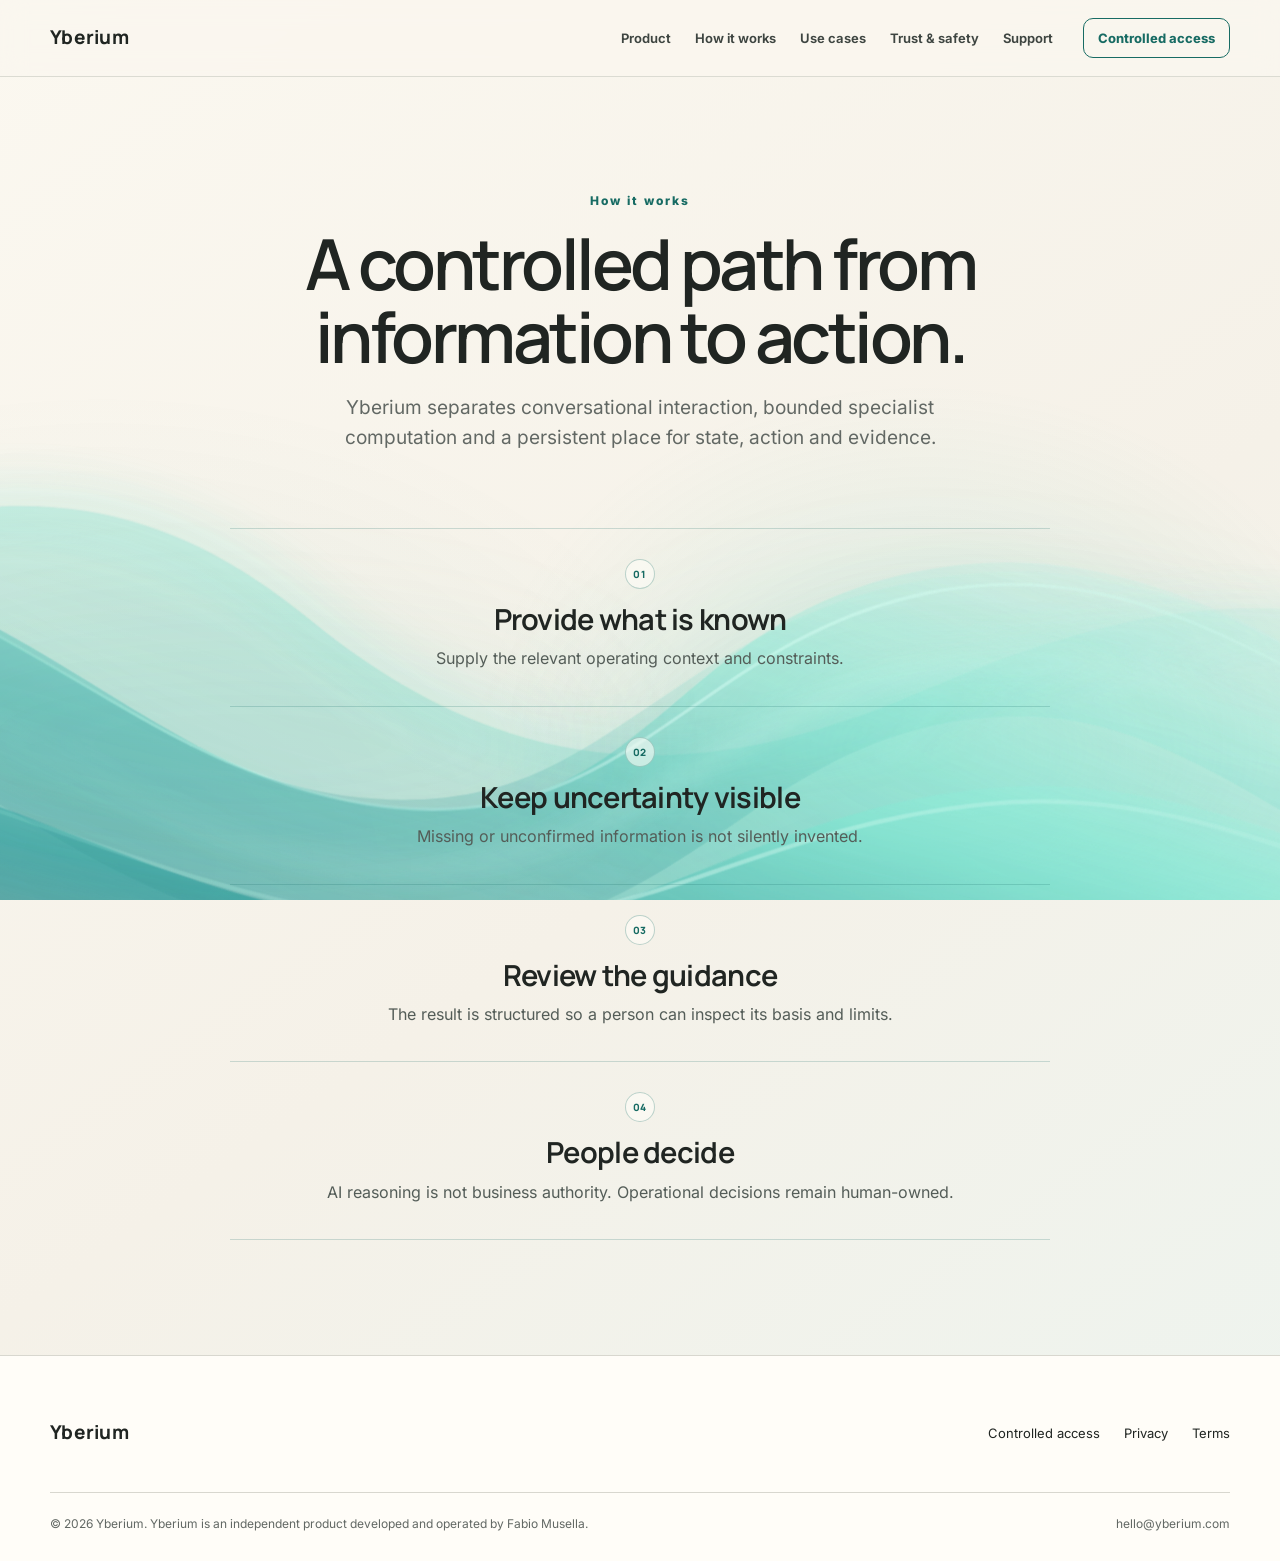
==== commit cc22242a: "chore: bump public CSS cache version" ====
--- a/how-it-works/index.html
+++ b/how-it-works/index.html
@@ -2,7 +2,7 @@
 <html lang="en-GB"><head>
 <meta charset="utf-8"><meta name="viewport" content="width=device-width, initial-scale=1">
 <title>How it works — Yberium</title><meta name="description" content="How Yberium turns supported inputs into bounded, reviewable operational guidance."><meta name="theme-color" content="#F5F1E8"><meta name="robots" content="index,follow">
-<link rel="canonical" href="https://yberium.com/how-it-works/"><link rel="stylesheet" href="../assets/yberium-fonts.css?v=1.0"><link rel="stylesheet" href="../assets/yberium-public.css?v=5.4"><script type="module" src="/assets/public-waves.js?v=3.0"></script>
+<link rel="canonical" href="https://yberium.com/how-it-works/"><link rel="stylesheet" href="../assets/yberium-fonts.css?v=1.0"><link rel="stylesheet" href="../assets/yberium-public.css?v=5.5"><script type="module" src="/assets/public-waves.js?v=3.0"></script>
 </head><body class="public-page page-how-it-works">
 <a class="skip-link" href="#main">Skip to content</a><div class="wave-field wave-field--subpage" aria-hidden="true"></div>
 <header class="site-header"><div class="shell nav-wrap"><a class="wordmark" href="/" aria-label="Yberium home">Yberium</a><nav class="site-nav" aria-label="Primary navigation"><a href="/product/">Product</a><a href="/how-it-works/">How it works</a><a href="/use-cases/">Use cases</a><a href="/trust-and-safety/">Trust &amp; safety</a><a href="/support/">Support</a></nav><a class="nav-action" href="/early-access.html#pilot-form">Controlled access</a><details class="mobile-nav"><summary>Menu</summary><nav aria-label="Mobile navigation"><a href="/product/">Product</a><a href="/how-it-works/">How it works</a><a href="/use-cases/">Use cases</a><a href="/trust-and-safety/">Trust &amp; safety</a><a href="/support/">Support</a><a class="mobile-nav-action" href="/early-access.html#pilot-form">Controlled access</a></nav></details></div></header>
--- a/assets/yberium-public.css
+++ b/assets/yberium-public.css
@@ -122,10 +122,10 @@
 @keyframes path-middle{0%,100%{transform:translate3d(2.1%,.8%,0) scale(.99,1.01)}50%{transform:translate3d(-2.7%,-1.8%,0) scale(1.04,.97)}}
 @keyframes path-ribbon{0%,100%{transform:translate3d(-1.7%,.8%,0) scale(1.02,.98)}50%{transform:translate3d(2.1%,-1.5%,0) scale(.99,1.04)}}
 @keyframes path-front{0%,100%{transform:translate3d(-1.8%,.5%,0) scale(1.03,.99)}50%{transform:translate3d(2.2%,-1.4%,0) scale(.99,1.035)}}
-.home-page{min-height:100svh}.home-page .site-header{position:relative;border:0}.home-main{min-height:calc(100svh - 76px);display:grid;place-items:center;padding:clamp(24px,4vh,40px) 24px clamp(30px,6vh,64px)}.home-hero{width:min(900px,100%);text-align:center}.hero-brand{margin:0 0 clamp(16px,2.8vh,30px);font:700 clamp(50px,9.2vw,112px)/.9 Manrope,Inter,sans-serif;letter-spacing:.012em}.home-hero h1{margin:0;font:600 clamp(38px,5.4vw,68px)/1.04 Manrope,Inter,sans-serif;letter-spacing:-.05em}.home-hero .hero-lead{max-width:680px;margin:clamp(14px,2vh,22px) auto clamp(16px,2.5vh,24px);font-size:clamp(16px,1.6vw,19px)}.interaction-rail{width:min(720px,100%);margin:0 auto}.interaction-rail ol{display:grid;grid-template-columns:repeat(3,1fr);margin:0;padding:0;border:1px solid rgba(23,107,99,.22);border-radius:16px;background:rgba(255,253,248,.66);box-shadow:0 14px 40px rgba(24,96,88,.06);list-style:none;backdrop-filter:blur(9px)}.interaction-rail li{position:relative;display:grid;gap:2px;padding:12px 20px}.interaction-rail li+li{border-left:1px solid rgba(23,107,99,.16)}.interaction-rail li+li::before{content:"→";position:absolute;top:50%;left:0;color:var(--teal);background:rgba(248,246,238,.95);font-size:13px;transform:translate(-50%,-50%)}.interaction-rail strong{font:650 15px Manrope,Inter,sans-serif}.interaction-rail span{color:var(--muted);font-size:12px}.interaction-rail p{margin:7px 0 0;color:#59635e;font-size:11px;letter-spacing:.025em}.hero-actions{display:flex;flex-wrap:wrap;justify-content:center;gap:12px;margin-bottom:clamp(16px,2.5vh,24px)}.text-button{border-color:transparent;color:var(--teal);background:rgba(245,241,232,.45)}
-.content-main{min-height:70vh;padding-block:clamp(70px,9vw,126px)}.content-shell{display:grid;grid-template-columns:minmax(0,1.05fr) minmax(0,1fr);gap:clamp(50px,8vw,110px);align-items:start}.content-hero{position:sticky;top:130px}.content-hero h1{max-width:680px;margin:0;font:600 clamp(44px,5.5vw,72px)/1.04 Manrope,Inter,sans-serif;letter-spacing:-.05em}.content-hero>p:last-child{max-width:650px;color:var(--muted);font-size:19px}.content-grid{display:grid;grid-template-columns:1fr 1fr;gap:16px}.content-grid article{min-height:220px;padding:27px;border:1px solid rgba(216,215,207,.85);border-radius:18px;background:rgba(255,253,248,.78);backdrop-filter:blur(8px)}.content-grid span{color:var(--teal);font:650 clamp(32px,3vw,40px) Manrope,Inter,sans-serif;letter-spacing:-.035em}.content-grid h2{margin:24px 0 10px;font:650 23px/1.15 Manrope,Inter,sans-serif;letter-spacing:-.02em}.content-grid p{color:#545d58;font-size:16px;line-height:1.6}.content-grid a{color:var(--teal);font-size:14px;font-weight:750}.footer-simple{display:flex;align-items:center;justify-content:space-between;gap:30px}.footer-simple nav{display:flex;flex-wrap:wrap;gap:24px;font-size:13px}
-@media(max-width:900px){.home-main{padding-bottom:4vh}.content-shell{grid-template-columns:1fr}.content-hero{position:static}.content-grid{grid-template-columns:1fr 1fr}}
-@media(max-width:600px){.wave-scene{transform:translateY(9%) scale(1.08)}.wave-field--subpage .wave-scene{transform:translateY(13%) scale(1.08)}.page-how-it-works .wave-scene,.page-trust-and-safety .wave-scene,.page-controlled-access .wave-scene{transform:translateY(13%) scaleX(-1.08) scaleY(1.08)}.nav-wrap{min-height:66px}.home-main{min-height:calc(100svh - 66px);padding:clamp(14px,3vh,24px) 15px clamp(18px,4vh,34px)}.hero-brand{margin-bottom:clamp(10px,2vh,16px);font-size:clamp(42px,14vw,58px);letter-spacing:.01em}.home-hero h1{font-size:clamp(34px,10.6vw,48px)}.home-hero .hero-lead{margin-block:12px 14px;font-size:15px;line-height:1.45}.interaction-rail{margin-bottom:0}.interaction-rail li{padding:9px 5px}.interaction-rail strong{font-size:12px}.interaction-rail span{font-size:10.5px;line-height:1.25}.interaction-rail p{margin-top:5px;font-size:10px}.hero-actions{display:grid;margin-bottom:14px}.hero-actions .button{width:100%}.content-main{padding-block:58px}.content-grid{grid-template-columns:1fr}.content-grid article{min-height:190px}.content-grid span{font-size:28px}.footer-simple,.footer-bottom{align-items:flex-start;flex-direction:column}.footer-simple nav{flex-direction:column;gap:10px}}
+.home-page{min-height:100svh}.home-page .site-header{position:relative;border:0}.home-main{min-height:calc(100svh - 76px);display:grid;place-items:center;padding:clamp(24px,4vh,40px) 24px clamp(30px,6vh,64px)}.home-hero{width:min(900px,100%);text-align:center}.hero-brand{margin:0 0 clamp(12px,2vh,22px);font:700 clamp(50px,9.2vw,112px)/.9 Manrope,Inter,sans-serif;letter-spacing:.012em}.home-kicker{margin:0 0 clamp(12px,1.7vh,18px);color:var(--teal);font-size:12px;font-weight:800;letter-spacing:.16em;text-transform:uppercase}.home-hero h1{margin:0;font:600 clamp(38px,5.4vw,68px)/1.04 Manrope,Inter,sans-serif;letter-spacing:-.05em}.home-hero .hero-lead{max-width:680px;margin:clamp(14px,2vh,22px) auto clamp(16px,2.5vh,24px);font-size:clamp(16px,1.6vw,19px)}.interaction-rail{width:min(720px,100%);margin:0 auto}.interaction-rail ol{display:grid;grid-template-columns:repeat(3,1fr);margin:0;padding:0;border:1px solid rgba(23,107,99,.22);border-radius:16px;background:rgba(255,253,248,.66);box-shadow:0 14px 40px rgba(24,96,88,.06);list-style:none;backdrop-filter:blur(9px)}.interaction-rail li{position:relative;display:grid;gap:2px;padding:12px 20px}.interaction-rail li+li{border-left:1px solid rgba(23,107,99,.16)}.interaction-rail li+li::before{content:"→";position:absolute;top:50%;left:0;color:var(--teal);background:rgba(248,246,238,.95);font-size:13px;transform:translate(-50%,-50%)}.interaction-rail strong{font:650 15px Manrope,Inter,sans-serif}.interaction-rail span{color:var(--muted);font-size:12px}.interaction-rail p{margin:7px 0 0;color:#59635e;font-size:11px;letter-spacing:.025em}.hero-actions{display:flex;flex-wrap:wrap;justify-content:center;gap:12px;margin-bottom:clamp(16px,2.5vh,24px)}.text-button{border-color:transparent;color:var(--teal);background:rgba(245,241,232,.45)}
+.content-main{min-height:70vh;padding-block:clamp(72px,9vw,122px)}.content-shell{max-width:940px;margin-inline:auto}.content-hero{max-width:820px;margin:0 auto clamp(48px,7vw,76px);text-align:center}.content-hero .eyebrow{margin-bottom:16px}.content-hero h1{max-width:800px;margin:0 auto;font:600 clamp(44px,5.5vw,72px)/1.04 Manrope,Inter,sans-serif;letter-spacing:-.05em}.content-hero>p:last-child{max-width:700px;margin:20px auto 0;color:var(--muted);font-size:19px}.content-grid{max-width:820px;margin:0 auto;display:grid;grid-template-columns:1fr;gap:0;text-align:center}.content-grid article{min-height:0;padding:30px 18px 34px;border:0;border-top:1px solid rgba(23,107,99,.20);border-radius:0;background:transparent;backdrop-filter:none}.content-grid article:last-child{border-bottom:1px solid rgba(23,107,99,.20)}.content-grid span{width:30px;height:30px;display:inline-flex;align-items:center;justify-content:center;border:1px solid rgba(23,107,99,.28);border-radius:999px;color:var(--teal);background:rgba(255,253,248,.58);font:800 10px Manrope,Inter,sans-serif;letter-spacing:.08em}.content-grid h2{max-width:680px;margin:14px auto 9px;font:650 clamp(23px,2.5vw,29px)/1.15 Manrope,Inter,sans-serif;letter-spacing:-.025em}.content-grid p{max-width:680px;margin:0 auto;color:#545d58;font-size:16px;line-height:1.65}.content-grid a{display:inline-block;margin-top:14px;color:var(--teal);font-size:14px;font-weight:750}.footer-simple{display:flex;align-items:center;justify-content:space-between;gap:30px}.footer-simple nav{display:flex;flex-wrap:wrap;gap:24px;font-size:13px}
+@media(max-width:900px){.home-main{padding-bottom:4vh}.content-shell{max-width:860px}.content-grid{grid-template-columns:1fr}}
+@media(max-width:600px){.wave-scene{transform:translateY(9%) scale(1.08)}.wave-field--subpage .wave-scene{transform:translateY(13%) scale(1.08)}.page-how-it-works .wave-scene,.page-trust-and-safety .wave-scene,.page-controlled-access .wave-scene{transform:translateY(13%) scaleX(-1.08) scaleY(1.08)}.nav-wrap{min-height:66px}.home-main{min-height:calc(100svh - 66px);padding:clamp(14px,3vh,24px) 15px clamp(18px,4vh,34px)}.hero-brand{margin-bottom:10px;font-size:clamp(42px,14vw,58px);letter-spacing:.01em}.home-kicker{margin-bottom:10px;font-size:10px;letter-spacing:.14em}.home-hero h1{font-size:clamp(34px,10.6vw,48px)}.home-hero .hero-lead{margin-block:12px 14px;font-size:15px;line-height:1.45}.interaction-rail{margin-bottom:0}.interaction-rail li{padding:9px 5px}.interaction-rail strong{font-size:12px}.interaction-rail span{font-size:10.5px;line-height:1.25}.interaction-rail p{margin-top:5px;font-size:10px}.hero-actions{display:grid;margin-bottom:14px}.hero-actions .button{width:100%}.content-main{padding-block:58px}.content-hero{margin-bottom:42px}.content-hero>p:last-child{font-size:17px}.content-grid article{padding:26px 8px 30px}.content-grid span{width:28px;height:28px;font-size:9px}.content-grid h2{font-size:23px}.footer-simple,.footer-bottom{align-items:flex-start;flex-direction:column}.footer-simple nav{flex-direction:column;gap:10px}}
 @media(max-height:700px){.home-main{padding-block:14px 22px}.hero-brand{margin-bottom:12px;font-size:clamp(44px,8vw,82px)}.home-hero h1{font-size:clamp(34px,5vw,54px)}.home-hero .hero-lead{margin-block:10px 12px}.hero-actions{margin-bottom:12px}.interaction-rail li{padding-block:8px}.hero-actions .button{min-height:46px;padding-block:9px}}
 @media(prefers-reduced-motion:reduce){html{scroll-behavior:auto}.wave-field::before,.wave-field::after,.wave-path{animation:none!important;transition:none!important;translate:0 0!important;will-change:auto}.wave-path--back{transform:translate3d(-1%,1%,0)}.wave-path--middle{transform:translate3d(1%,-1%,0)}.wave-path--ribbon{transform:none}.wave-path--front{transform:translate3d(-1%,0,0)}}
 
